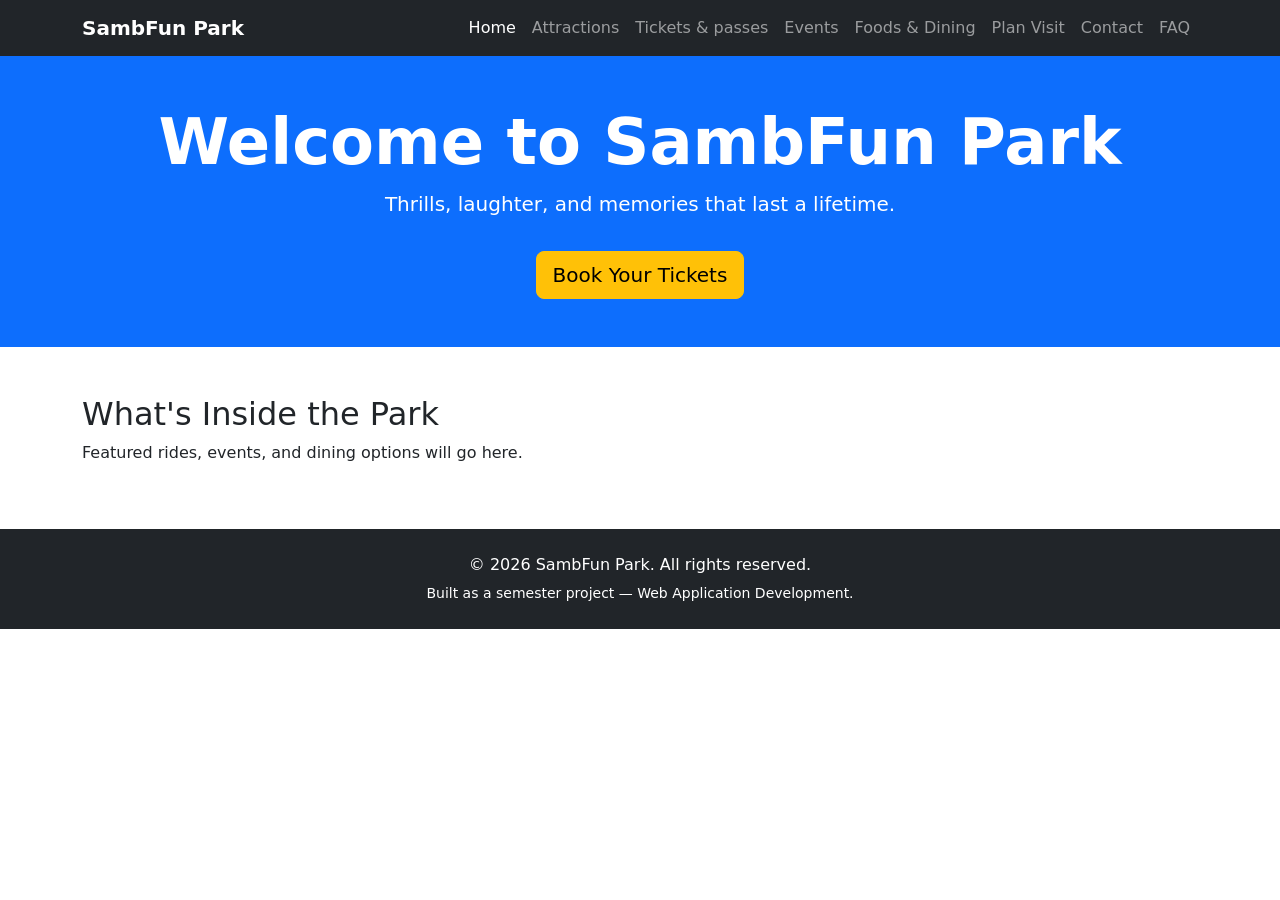
==== index.html @ 259f5260 "commit changes made on hoempage" ====
<!DOCTYPE html>
<html lang="en">
<head>
  <meta charset="UTF-8">
  <meta name="viewport" content="width=device-width, initial-scale=1.0">
  <title>SambFun Park</title>

  <!-- Bootstrap 5 CSS -->
  <link href="https://cdn.jsdelivr.net/npm/bootstrap@5.3.3/dist/css/bootstrap.min.css" rel="stylesheet">

  <!-- Custom CSS -->
  <link rel="stylesheet" href="css/styles.css">
</head>
<body>

  <!-- Navigation (respensive bar)-->
  <nav class="navbar navbar-expand-lg navbar-dark bg-dark sticky-top">
    <div class="container">
      <a class="navbar-brand fw-bold" href="index.html">SambFun Park</a>
      <button class="navbar-toggler" type="button" data-bs-toggle="collapse" data-bs-target="#mainNav">
        <span class="navbar-toggler-icon"></span>
      </button>
      <div class="collapse navbar-collapse" id="mainNav">
        <ul class="navbar-nav ms-auto">
          <li class="nav-item"><a class="nav-link active" href="index.html">Home</a></li>
          <li class="nav-item"><a class="nav-link" href="attractions.html">Attractions</a></li>
          <li class="nav-item"><a class="nav-link" href="tickets.html">Tickets & passes</a></li>
          <li class="nav-item"><a class="nav-link" href="events.html">Events</a></li>
          <li class="nav-item"><a class="nav-link" href="foods.html">Foods & Dining</a></li>
          <li class="nav-item"><a class="nav-link" href="visit.html">Plan Visit</a></li>
          <li class="nav-item"><a class="nav-link" href="contactForm.html">Contact</a></li>
          <li class="nav-item"><a class="nav-link" href="faq.html">FAQ</a></li>
        </ul>
      </div>
    </div>
  </nav>

  <!-- Hero Section (Bold bar with white text and aligned to the center) -->
  <header class="py-5 bg-primary text-white text-center">
    <div class="container">
      <h1 class="display-3 fw-bold">Welcome to SambFun Park</h1>
      <p class="lead">Thrills, laughter, and memories that last a lifetime.</p>
      <a href="tickets.html" class="btn btn-warning btn-lg mt-3">Book Your Tickets</a>
    </div>
  </header>

  <!-- Main content placeholder -->
  <main class="container py-5">
    <h2>What's Inside the Park</h2>
    <p>Featured rides, events, and dining options will go here.</p>
  </main>

  <!-- Footer -->
  <footer class="bg-dark text-white text-center py-4 mt-auto">
    <div class="container">
      <p class="mb-1">© 2026 SambFun Park. All rights reserved.</p>
      <small>Built as a semester project — Web Application Development.</small>
    </div>
  </footer>

  <!-- Bootstrap JS Bundle -->
  <script src="https://cdn.jsdelivr.net/npm/bootstrap@5.3.3/dist/js/bootstrap.bundle.min.js"></script>
  <script src="js/script.js"></script>
</body>
</html>
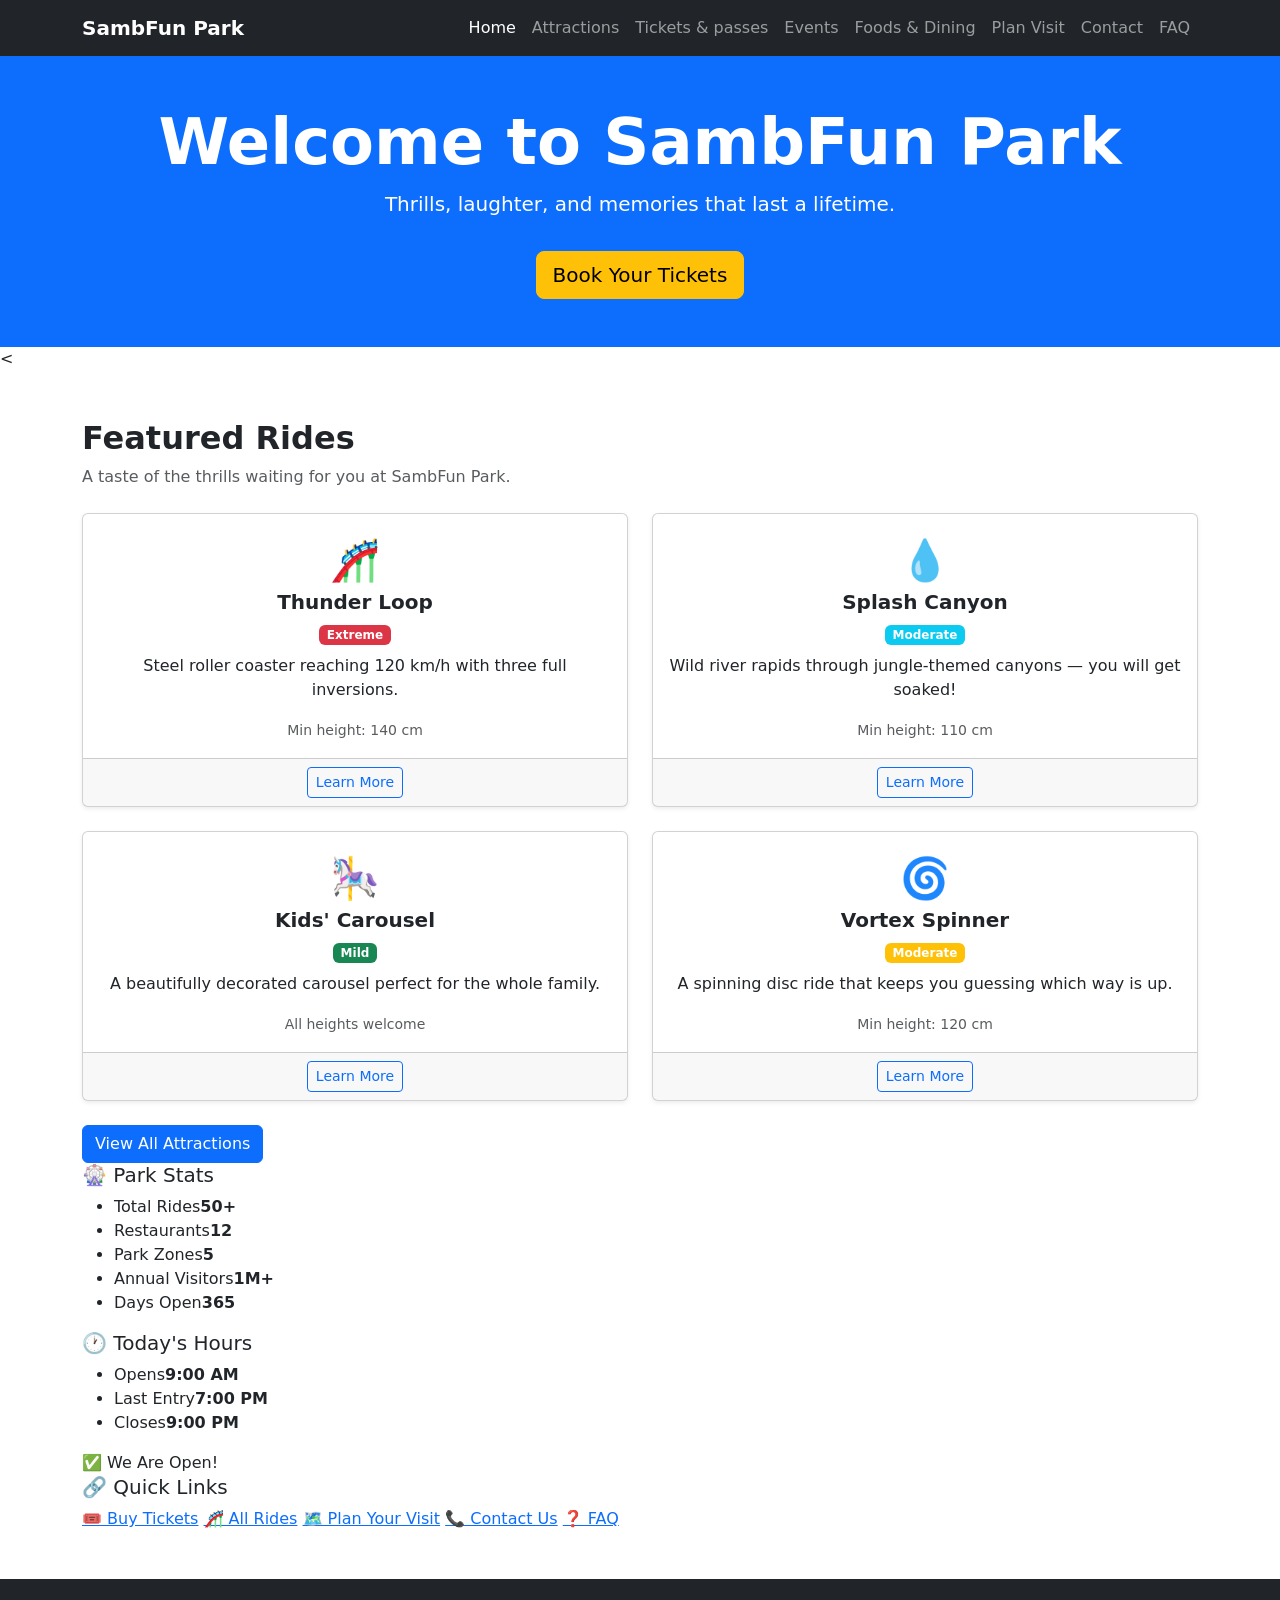
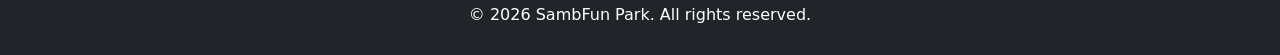
==== commit 6efa2106: "Add homepage main content with featured rides and sidebar layout" ====
--- a/index.html
+++ b/index.html
@@ -45,16 +45,128 @@
   </header>
 
   <!-- Main content placeholder -->
-  <main class="container py-5">
-    <h2>What's Inside the Park</h2>
-    <p>Featured rides, events, and dining options will go here.</p>
-  </main>
+  <<main class="site-main container py-5">
+  <div class="page-layout">
+
+    <!-- Main Content -->
+    <div class="main-content">
+      <h2 class="fw-bold mb-2">Featured Rides</h2>
+      <p class="text-muted mb-4">A taste of the thrills waiting for you at SambFun Park.</p>
+
+      <div class="row g-4">
+        <div class="col-md-6">
+          <div class="card h-100 shadow-sm">
+            <div class="card-body text-center">
+              <div class="fs-1">🎢</div>
+              <h5 class="card-title fw-bold">Thunder Loop</h5>
+              <span class="badge bg-danger">Extreme</span>
+              <p class="card-text mt-2">Steel roller coaster reaching 120 km/h with three full inversions.</p>
+              <small class="text-muted">Min height: 140 cm</small>
+            </div>
+            <div class="card-footer text-center">
+              <a href="attractions.html" class="btn btn-outline-primary btn-sm">Learn More</a>
+            </div>
+          </div>
+        </div>
+
+        <div class="col-md-6">
+          <div class="card h-100 shadow-sm">
+            <div class="card-body text-center">
+              <div class="fs-1">💧</div>
+              <h5 class="card-title fw-bold">Splash Canyon</h5>
+              <span class="badge bg-info">Moderate</span>
+              <p class="card-text mt-2">Wild river rapids through jungle-themed canyons — you will get soaked!</p>
+              <small class="text-muted">Min height: 110 cm</small>
+            </div>
+            <div class="card-footer text-center">
+              <a href="attractions.html" class="btn btn-outline-primary btn-sm">Learn More</a>
+            </div>
+          </div>
+        </div>
+
+        <div class="col-md-6">
+          <div class="card h-100 shadow-sm">
+            <div class="card-body text-center">
+              <div class="fs-1">🎠</div>
+              <h5 class="card-title fw-bold">Kids' Carousel</h5>
+              <span class="badge bg-success">Mild</span>
+              <p class="card-text mt-2">A beautifully decorated carousel perfect for the whole family.</p>
+              <small class="text-muted">All heights welcome</small>
+            </div>
+            <div class="card-footer text-center">
+              <a href="attractions.html" class="btn btn-outline-primary btn-sm">Learn More</a>
+            </div>
+          </div>
+        </div>
+
+        <div class="col-md-6">
+          <div class="card h-100 shadow-sm">
+            <div class="card-body text-center">
+              <div class="fs-1">🌀</div>
+              <h5 class="card-title fw-bold">Vortex Spinner</h5>
+              <span class="badge bg-warning">Moderate</span>
+              <p class="card-text mt-2">A spinning disc ride that keeps you guessing which way is up.</p>
+              <small class="text-muted">Min height: 120 cm</small>
+            </div>
+            <div class="card-footer text-center">
+              <a href="attractions.html" class="btn btn-outline-primary btn-sm">Learn More</a>
+            </div>
+          </div>
+        </div>
+      </div>
+
+      <div class="mt-4">
+        <a href="attractions.html" class="btn btn-primary">View All Attractions</a>
+      </div>
+    </div>
+
+    <!-- Sidebar -->
+    <aside class="sidebar">
+
+      <!-- Park Stats -->
+      <div class="sidebar-card">
+        <h5 class="sidebar-heading">🎡 Park Stats</h5>
+        <ul class="stat-list">
+          <li><span>Total Rides</span><strong>50+</strong></li>
+          <li><span>Restaurants</span><strong>12</strong></li>
+          <li><span>Park Zones</span><strong>5</strong></li>
+          <li><span>Annual Visitors</span><strong>1M+</strong></li>
+          <li><span>Days Open</span><strong>365</strong></li>
+        </ul>
+      </div>
+
+      <!-- Today's Hours -->
+      <div class="sidebar-card">
+        <h5 class="sidebar-heading">🕐 Today's Hours</h5>
+        <ul class="stat-list">
+          <li><span>Opens</span><strong>9:00 AM</strong></li>
+          <li><span>Last Entry</span><strong>7:00 PM</strong></li>
+          <li><span>Closes</span><strong>9:00 PM</strong></li>
+        </ul>
+        <div class="open-badge">✅ We Are Open!</div>
+      </div>
+
+      <!-- Quick Links -->
+      <div class="sidebar-card">
+        <h5 class="sidebar-heading">🔗 Quick Links</h5>
+        <div class="quick-links">
+          <a href="tickets.html">🎟️ Buy Tickets</a>
+          <a href="attractions.html">🎢 All Rides</a>
+          <a href="visit.html">🗺️ Plan Your Visit</a>
+          <a href="contactForm.html">📞 Contact Us</a>
+          <a href="faq.html">❓ FAQ</a>
+        </div>
+      </div>
+
+    </aside>
+
+  </div>
+</main>
 
   <!-- Footer -->
   <footer class="bg-dark text-white text-center py-4 mt-auto">
     <div class="container">
-      <p class="mb-1">© 2026 SambFun Park. All rights reserved.</p>
-      <small>Built as a semester project — Web Application Development.</small>
+      <p class="mb-1">&copy; 2026 SambFun Park. All rights reserved.</p>
     </div>
   </footer>
 
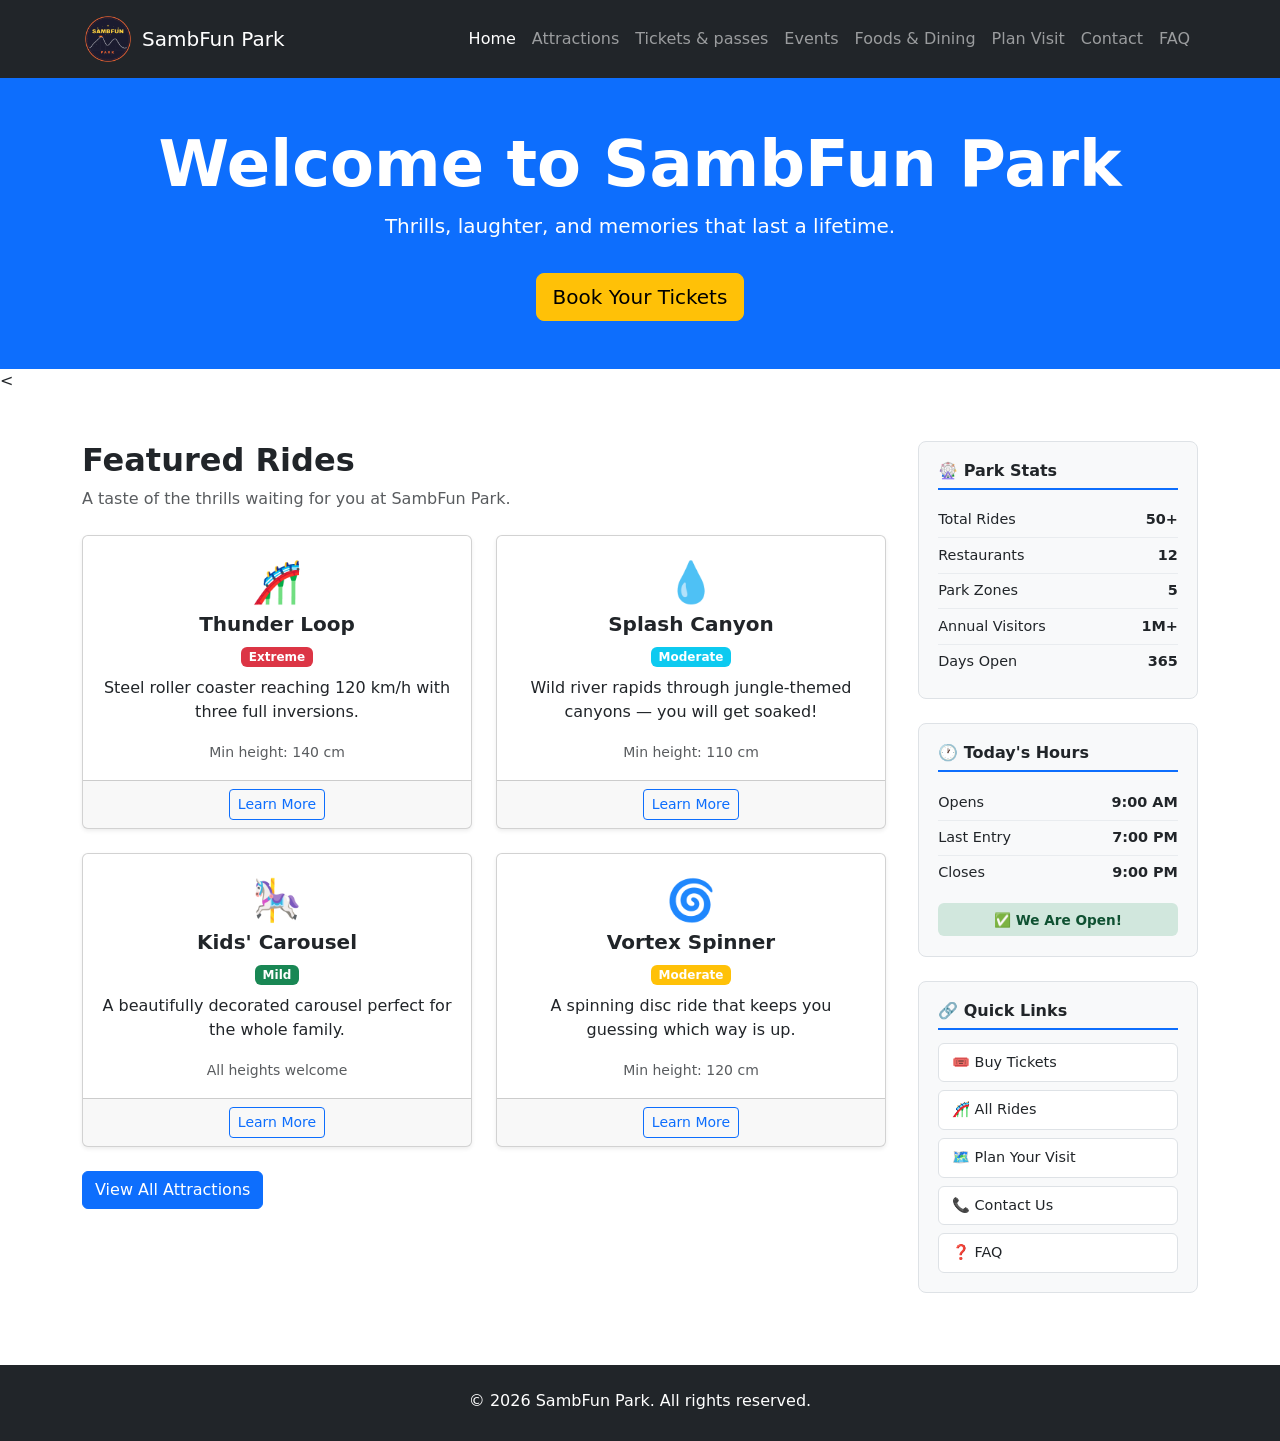
==== commit 15c0fb68: "Add the logo of the park to the most right side of the navbar of the homePage" ====
--- a/index.html
+++ b/index.html
@@ -16,7 +16,10 @@
   <!-- Navigation (respensive bar)-->
   <nav class="navbar navbar-expand-lg navbar-dark bg-dark sticky-top">
     <div class="container">
-      <a class="navbar-brand fw-bold" href="index.html">SambFun Park</a>
+      <a class="navbar-brand d-flex align-items-center gap-2" href="index.html">
+  <img src="images/sambfun_park_logo.png" alt="" height="52">
+  SambFun Park
+</a>
       <button class="navbar-toggler" type="button" data-bs-toggle="collapse" data-bs-target="#mainNav">
         <span class="navbar-toggler-icon"></span>
       </button>
--- a/css/styles.css
+++ b/css/styles.css
@@ -0,0 +1,105 @@
+/* ============================================
+   SAMBFUN PARK — Custom Stylesheet
+   ============================================ */
+
+/* --- Page Layout: Main + Sidebar --- */
+.page-layout {
+  display: flex;
+  gap: 2rem;
+  align-items: flex-start;
+}
+
+.main-content {
+  flex: 1;
+  min-width: 0;
+}
+
+.sidebar {
+  width: 280px;
+  flex-shrink: 0;
+}
+
+/* --- Sidebar Cards --- */
+.sidebar-card {
+  background-color: #f8f9fa;
+  border: 1px solid #dee2e6;
+  border-radius: 8px;
+  padding: 1.2rem;
+  margin-bottom: 1.5rem;
+}
+
+.sidebar-heading {
+  font-size: 1rem;
+  font-weight: 700;
+  margin-bottom: 0.8rem;
+  padding-bottom: 0.5rem;
+  border-bottom: 2px solid #0d6efd;
+  color: #212529;
+}
+
+/* --- Stat List --- */
+.stat-list {
+  list-style: none;
+  padding: 0;
+  margin: 0;
+}
+
+.stat-list li {
+  display: flex;
+  justify-content: space-between;
+  padding: 0.4rem 0;
+  border-bottom: 1px solid #e9ecef;
+  font-size: 0.9rem;
+}
+
+.stat-list li:last-child {
+  border-bottom: none;
+}
+
+/* --- Open Badge --- */
+.open-badge {
+  margin-top: 0.8rem;
+  background-color: #d1e7dd;
+  color: #0f5132;
+  text-align: center;
+  padding: 0.4rem;
+  border-radius: 6px;
+  font-size: 0.85rem;
+  font-weight: 600;
+}
+
+/* --- Quick Links --- */
+.quick-links {
+  display: flex;
+  flex-direction: column;
+  gap: 0.5rem;
+}
+
+.quick-links a {
+  display: block;
+  padding: 0.5rem 0.8rem;
+  background-color: #fff;
+  border: 1px solid #dee2e6;
+  border-radius: 6px;
+  text-decoration: none;
+  color: #212529;
+  font-size: 0.9rem;
+  transition: background-color 0.2s, color 0.2s;
+}
+
+.quick-links a:hover {
+  background-color: #0d6efd;
+  color: #fff;
+  border-color: #0d6efd;
+}
+
+/* --- Responsive: stack sidebar below on mobile --- */
+@media (max-width: 768px) {
+  .page-layout {
+    flex-direction: column;
+  }
+
+  .sidebar {
+    width: 100%;
+  }
+}
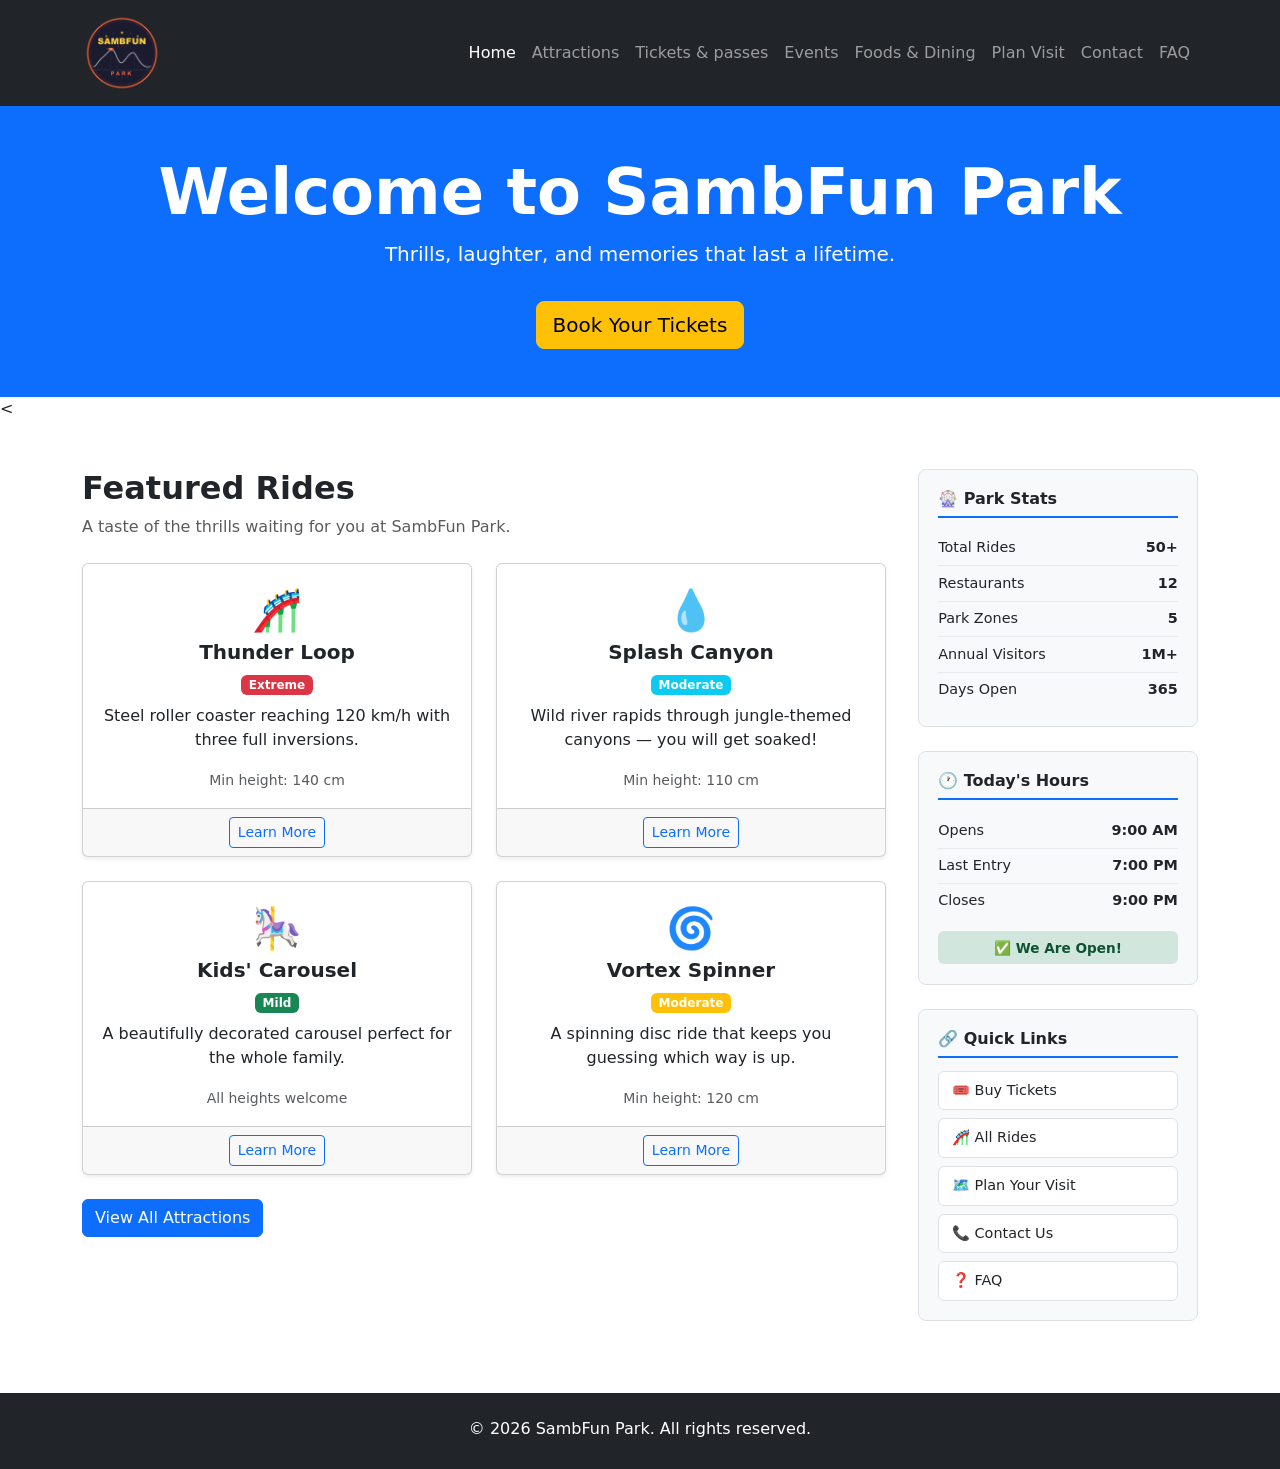
==== commit ebaa37e0: "Add content to the frequently asked questions page (most asked questions if answers is not found att" ====
--- a/index.html
+++ b/index.html
@@ -17,8 +17,7 @@
   <nav class="navbar navbar-expand-lg navbar-dark bg-dark sticky-top">
     <div class="container">
       <a class="navbar-brand d-flex align-items-center gap-2" href="index.html">
-  <img src="images/sambfun_park_logo.png" alt="" height="52">
-  SambFun Park
+  <img src="images/sambfun_park_logo.png" alt="" height="80">
 </a>
       <button class="navbar-toggler" type="button" data-bs-toggle="collapse" data-bs-target="#mainNav">
         <span class="navbar-toggler-icon"></span>
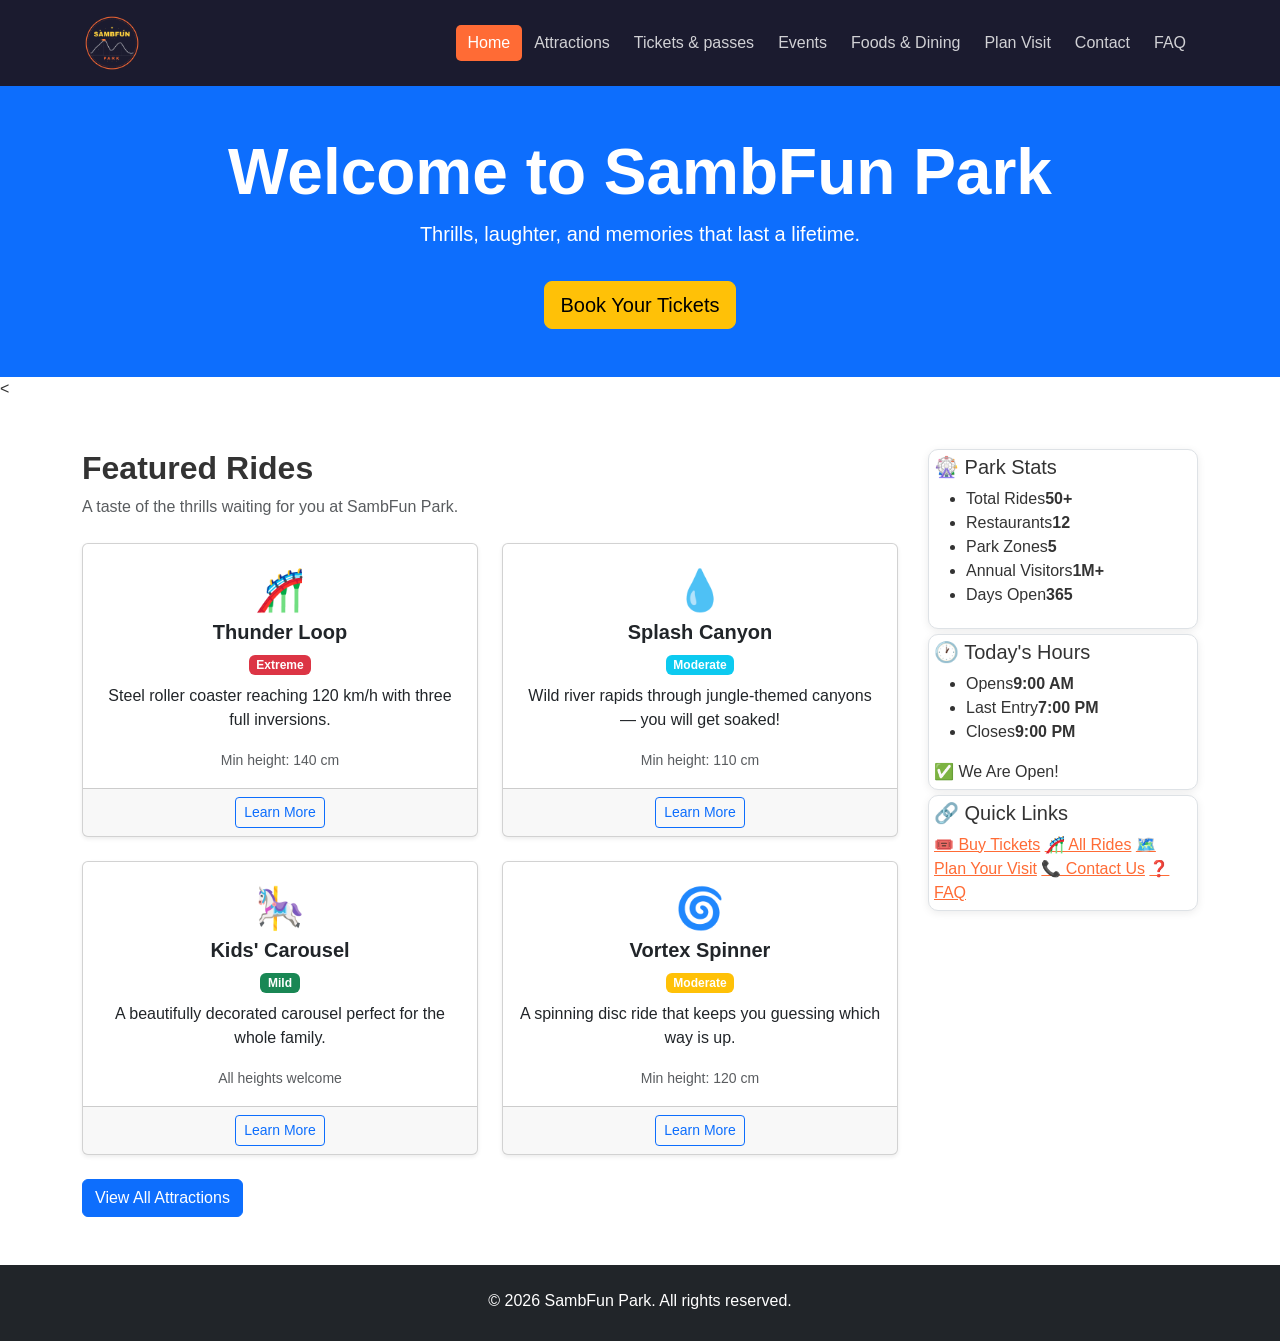
==== commit ddb780ba: "Modify he sidebar cards to prevent them from overflowing to the footer in the contact form" ====
--- a/index.html
+++ b/index.html
@@ -17,7 +17,7 @@
   <nav class="navbar navbar-expand-lg navbar-dark bg-dark sticky-top">
     <div class="container">
       <a class="navbar-brand d-flex align-items-center gap-2" href="index.html">
-  <img src="images/sambfun_park_logo.png" alt="" height="80">
+  <img src="images/sambfun_park_logo.png" alt="" height="20">
 </a>
       <button class="navbar-toggler" type="button" data-bs-toggle="collapse" data-bs-target="#mainNav">
         <span class="navbar-toggler-icon"></span>
--- a/css/styles.css
+++ b/css/styles.css
@@ -1,105 +1,459 @@
-/* ============================================
-   SAMBFUN PARK — Custom Stylesheet
-   ============================================ */
-
-/* --- Page Layout: Main + Sidebar --- */
+/*
+  SAMBFUN PARK - styles.css
+  This single CSS file styles ALL pages consistently.
+  -------------------------------------------------------
+  HOW CSS WORKS HERE:
+  - We define colour variables at the top (easy to change)
+  - Each section below targets specific parts of the page
+  - Bootstrap handles the grid and layout; we just customise colours
+*/
+
+/* ============================================
+   COLOUR VARIABLES
+   Change these values to retheme the whole site
+   ============================================ */
+:root {
+  --orange: #FF6B35;   /* Main brand colour - used for buttons, active links */
+  --dark:   #1B1B2F;   /* Dark navy - used for navbar and footer */
+  --yellow: #FFD23F;   /* Accent yellow - used for brand text in navbar */
+  --light:  #FFF8F0;   /* Warm white - used for alternating section backgrounds */
+  --gray:   #6c757d;   /* Muted gray - used for small descriptive text */
+}
+
+/* ============================================
+   BASE STYLES
+   Applied to the whole page
+   ============================================ */
+body {
+  font-family: Arial, sans-serif; /* Simple readable font */
+  color: #333333;                 /* Dark gray text (softer than black) */
+  background-color: #ffffff;
+}
+
+/* Make images responsive (never overflow their container) */
+img {
+  max-width: 100%;
+  height: 60px;
+}
+
+/* Default link colour */
+a {
+  color: var(--orange);
+}
+
+/* ============================================
+   NAVBAR
+   Bootstrap provides the structure and collapse behaviour.
+   We only override the colours here.
+   ============================================ */
+.navbar {
+  background-color: var(--dark) !important; /* !important overrides Bootstrap default */
+}
+
+/* Park name on the left of the navbar */
+.navbar-brand {
+  color: var(--yellow) !important;
+  font-weight: bold;
+  font-size: 0.6rem;
+}
+
+/* Navigation links */
+.nav-link {
+  color: rgba(255, 255, 255, 0.8) !important;
+  border-radius: 5px;
+  padding: 6px 12px !important;
+  transition: background-color 0.3s; /* Smooth colour change on hover */
+}
+
+/* Highlight the active page link and hover state */
+.nav-link:hover,
+.nav-link.active {
+  background-color: var(--orange);
+  color: #ffffff !important;
+}
+
+/* ============================================
+   HERO SECTIONS
+   Each page has a large colourful banner at the top.
+   .hero sets the shared styles; each page adds its own colour class.
+   ============================================ */
+.hero {
+  padding: 80px 0;
+  text-align: center;
+  color: #ffffff;
+}
+
+.hero h1 {
+  font-size: 2.8rem;
+  font-weight: 800;
+  margin-bottom: 15px;
+}
+
+.hero p.lead {
+  font-size: 1.1rem;
+  opacity: 0.9;
+  max-width: 600px;
+  margin: 0 auto 20px;
+}
+
+/* One unique background colour for each page */
+.hero-home    { background-color: #FF6B35; }
+.hero-about   { background-color: #1B1B2F; }
+.hero-attract { background-color: #7C3AED; }
+.hero-tickets { background-color: #059669; }
+.hero-events  { background-color: #DC2626; }
+.hero-dining  { background-color: #D97706; }
+.hero-visit   { background-color: #0D9488; }
+.hero-contact { background-color: #374151; }
+.hero-faq     { background-color: #1D4ED8; }
+.hero-news    { background-color: #4338CA; }
+
+/* ============================================
+   SECTION SPACING
+   .section         = white background
+   .section-light   = warm off-white background (alternating sections)
+   ============================================ */
+.section {
+  padding: 60px 0;
+}
+
+.section-light {
+  padding: 60px 0;
+  background-color: var(--light);
+}
+
+/* Section heading and sub-text used on every page */
+.section-title {
+  font-size: 1.9rem;
+  font-weight: 800;
+  color: var(--dark);
+  margin-bottom: 8px;
+}
+
+.section-sub {
+  color: var(--gray);
+  margin-bottom: 30px;
+  font-size: 1rem;
+}
+
+/* ============================================
+   CARDS
+   Used for rides, food, news, team members, etc.
+   Bootstrap's .card class gives the white box;
+   .park-card adds our shadow and hover effect.
+   ============================================ */
+.park-card {
+  border: none;
+  border-radius: 12px;
+  box-shadow: 0 4px 15px rgba(0, 0, 0, 0.1);
+  transition: transform 0.3s; /* Smooth animation on hover */
+  height: 100%;               /* Makes cards in the same row equal height */
+}
+
+.park-card:hover {
+  transform: translateY(-5px); /* Card rises slightly when hovered */
+}
+
+/* ============================================
+   BUTTONS
+   .btn-orange = our custom filled button
+   ============================================ */
+.btn-orange {
+  background-color: var(--orange);
+  color: #ffffff;
+  border: none;
+  border-radius: 25px;      /* Pill shape */
+  padding: 10px 28px;
+  font-weight: bold;
+  display: inline-block;
+  text-decoration: none;    /* Remove underline when used as a link */
+  transition: background-color 0.3s;
+  cursor: pointer;
+}
+
+.btn-orange:hover {
+  background-color: #e55a24; /* Slightly darker on hover */
+  color: #ffffff;
+}
+
+/* ============================================
+   THRILL LEVEL BADGES
+   Small coloured labels on ride cards.
+   Used on attractions.html.
+   ============================================ */
+.badge-mild {
+  background-color: #10B981; /* Green = mild/safe */
+  color: white;
+  padding: 3px 10px;
+  border-radius: 20px;
+  font-size: 0.75rem;
+  font-weight: bold;
+}
+
+.badge-moderate {
+  background-color: #F59E0B; /* Orange = some thrill */
+  color: white;
+  padding: 3px 10px;
+  border-radius: 20px;
+  font-size: 0.75rem;
+  font-weight: bold;
+}
+
+.badge-extreme {
+  background-color: #EF4444; /* Red = intense */
+  color: white;
+  padding: 3px 10px;
+  border-radius: 20px;
+  font-size: 0.75rem;
+  font-weight: bold;
+}
+
+/* ============================================
+   RIDE FILTER BUTTONS
+   Used on attractions.html to filter rides.
+   JS adds/removes the .active class when clicked.
+   ============================================ */
+.filter-btn {
+  border: 2px solid #dee2e6;
+  background-color: white;
+  border-radius: 20px;
+  padding: 5px 16px;
+  font-size: 0.85rem;
+  font-weight: bold;
+  cursor: pointer;
+  margin: 3px;
+  transition: all 0.3s;
+}
+
+.filter-btn.active,
+.filter-btn:hover {
+  background-color: var(--orange);
+  color: white;
+  border-color: var(--orange);
+}
+
+/* JS adds this class to hide ride cards that don't match the filter */
+.ride-card.hidden {
+  display: none;
+}
+
+/* Message shown when no rides match the selected filters */
+#no-results {
+  display: none; /* Hidden by default; JS shows it when needed */
+  text-align: center;
+  padding: 40px;
+  color: var(--gray);
+  font-size: 1.1rem;
+}
+
+/* ============================================
+   TICKET CALCULATOR
+   Used on tickets.html.
+   Shows a live price total as the user fills in numbers.
+   ============================================ */
+.calc-box {
+  background: white;
+  border-radius: 12px;
+  padding: 30px;
+  box-shadow: 0 4px 15px rgba(0, 0, 0, 0.1);
+  border-top: 4px solid var(--orange); /* Orange accent line at top */
+}
+
+.total-box {
+  background-color: var(--dark);
+  color: white;
+  border-radius: 12px;
+  padding: 25px;
+  text-align: center;
+  margin-top: 20px;
+}
+
+.total-amount {
+  font-size: 2.5rem;
+  font-weight: 800;
+  color: var(--yellow); /* Yellow makes the price stand out */
+}
+
+/* ============================================
+   CONTACT FORM
+   Used on contactForm.html.
+   Bootstrap's .is-invalid adds a red border when JS marks a field wrong.
+   ============================================ */
+.form-box {
+  background: white;
+  border-radius: 12px;
+  padding: 30px;
+  box-shadow: 0 4px 15px rgba(0, 0, 0, 0.1);
+}
+
+/* Red border - Bootstrap applies this when we add .is-invalid via JS */
+.form-control.is-invalid,
+.form-select.is-invalid {
+  border-color: #dc3545;
+}
+
+/* Red helper text below invalid fields */
+.invalid-feedback {
+  font-size: 0.8rem;
+  color: #dc3545;
+  font-weight: 500;
+}
+
+/* Success message - hidden until form is submitted correctly */
+#successMsg {
+  display: none; /* JS changes this to 'block' on success */
+  background: #d1fae5;
+  border: 2px solid #10b981;
+  border-radius: 12px;
+  padding: 30px;
+  text-align: center;
+}
+
+/* ============================================
+   HOMEPAGE SIDEBAR LAYOUT
+   Two-column layout: main content left, sidebar right.
+   Uses CSS Flexbox.
+   ============================================ */
 .page-layout {
+  display: flex;      /* Put children side by side */
+  gap: 30px;          /* Space between the two columns */
+  align-items: flex-start; /* Align both columns at the top */
+}
+
+.main-content {
+  flex: 1; /* Takes up all remaining space */
+}
+
+.sidebar {
+  width: 270px;    /* Fixed width sidebar */
+  flex-shrink: 0;  /* Prevents sidebar from shrinking */
+  height: auto;
+  align-self: flex-start;
+}
+
+/* Individual sidebar boxes */
+.sidebar-card {
+  background: white;
+  border: 1px solid #dee2e6;
+  border-radius: 10px;
+  padding: 5px;
+  margin-bottom: 5px;
+  box-shadow: 0 2px 8px rgba(0, 0, 0, 0.08);
+}
+
+.sidebar-title {
+  font-weight: bold;
+  font-size: 0.9rem;
+  border-bottom: 2px solid var(--orange);
+  padding-bottom: 8px;
+  margin-bottom: 12px;
+  color: var(--dark);
+}
+
+/* Each row inside the stat list */
+.stat-row {
   display: flex;
-  gap: 2rem;
-  align-items: flex-start;
-}
-
-.main-content {
-  flex: 1;
-  min-width: 0;
-}
-
-.sidebar {
-  width: 280px;
-  flex-shrink: 0;
-}
-
-/* --- Sidebar Cards --- */
-.sidebar-card {
-  background-color: #f8f9fa;
-  border: 1px solid #dee2e6;
-  border-radius: 8px;
-  padding: 1.2rem;
-  margin-bottom: 1.5rem;
-}
-
-.sidebar-heading {
-  font-size: 1rem;
-  font-weight: 700;
-  margin-bottom: 0.8rem;
-  padding-bottom: 0.5rem;
-  border-bottom: 2px solid #0d6efd;
-  color: #212529;
-}
-
-/* --- Stat List --- */
-.stat-list {
-  list-style: none;
-  padding: 0;
-  margin: 0;
-}
-
-.stat-list li {
-  display: flex;
-  justify-content: space-between;
-  padding: 0.4rem 0;
-  border-bottom: 1px solid #e9ecef;
+  justify-content: space-between; /* Label left, value right */
+  padding: 6px 0;
+  border-bottom: 1px solid #f0f0f0;
   font-size: 0.9rem;
 }
 
-.stat-list li:last-child {
+.stat-row:last-child {
   border-bottom: none;
 }
 
-/* --- Open Badge --- */
-.open-badge {
-  margin-top: 0.8rem;
-  background-color: #d1e7dd;
-  color: #0f5132;
-  text-align: center;
-  padding: 0.4rem;
-  border-radius: 6px;
-  font-size: 0.85rem;
-  font-weight: 600;
-}
-
-/* --- Quick Links --- */
-.quick-links {
-  display: flex;
-  flex-direction: column;
-  gap: 0.5rem;
-}
-
-.quick-links a {
+/* Sidebar quick navigation links */
+.quick-link {
   display: block;
-  padding: 0.5rem 0.8rem;
-  background-color: #fff;
+  padding: 8px 12px;
+  background: #f8f9fa;
   border: 1px solid #dee2e6;
   border-radius: 6px;
   text-decoration: none;
-  color: #212529;
+  color: #333;
   font-size: 0.9rem;
-  transition: background-color 0.2s, color 0.2s;
-}
-
-.quick-links a:hover {
-  background-color: #0d6efd;
-  color: #fff;
-  border-color: #0d6efd;
-}
-
-/* --- Responsive: stack sidebar below on mobile --- */
+  margin-bottom: 6px;
+  transition: all 0.3s;
+}
+
+.quick-link:hover {
+  background-color: var(--orange);
+  color: white;
+  border-color: var(--orange);
+}
+
+/* ============================================
+   FOOTER
+   Same footer appears on every page.
+   ============================================ */
+.site-footer {
+  background-color: var(--dark);
+  color: rgba(255, 255, 255, 0.8);
+  padding: 40px 0 20px;
+  margin-top: 0;
+  clear: both;
+  width: 100%;
+}
+
+.site-footer h5 {
+  color: var(--yellow);
+  font-weight: bold;
+  margin-bottom: 15px;
+}
+
+.site-footer a {
+  color: rgba(255, 255, 255, 0.6);
+  text-decoration: none;
+  display: block;
+  line-height: 2.2;
+  font-size: 0.9rem;
+  transition: color 0.3s;
+}
+
+.site-footer a:hover {
+  color: var(--orange);
+}
+
+.site-footer hr {
+  border-color: rgba(255, 255, 255, 0.1);
+  margin: 20px 0;
+}
+
+/* ============================================
+   RESPONSIVE DESIGN
+   Media queries change the layout for smaller screens.
+   Bootstrap handles most of this, but we handle the sidebar here.
+   ============================================ */
+
+/* Tablets and phones (screens smaller than 768px) */
 @media (max-width: 768px) {
+  /* Smaller hero text on mobile */
+  .hero h1 {
+    font-size: 1.8rem;
+  }
+
+  .hero {
+    padding: 50px 0;
+  }
+
+  /* Stack sidebar BELOW main content on small screens */
   .page-layout {
     flex-direction: column;
   }
 
   .sidebar {
-    width: 100%;
-  }
-}+    width: 100%; /* Full width on mobile */
+  }
+}
+
+/* Very small phones */
+@media (max-width: 480px) {
+  .hero h1 {
+    font-size: 1.5rem;
+  }
+
+  .section-title {
+    font-size: 1.5rem;
+  }
+}
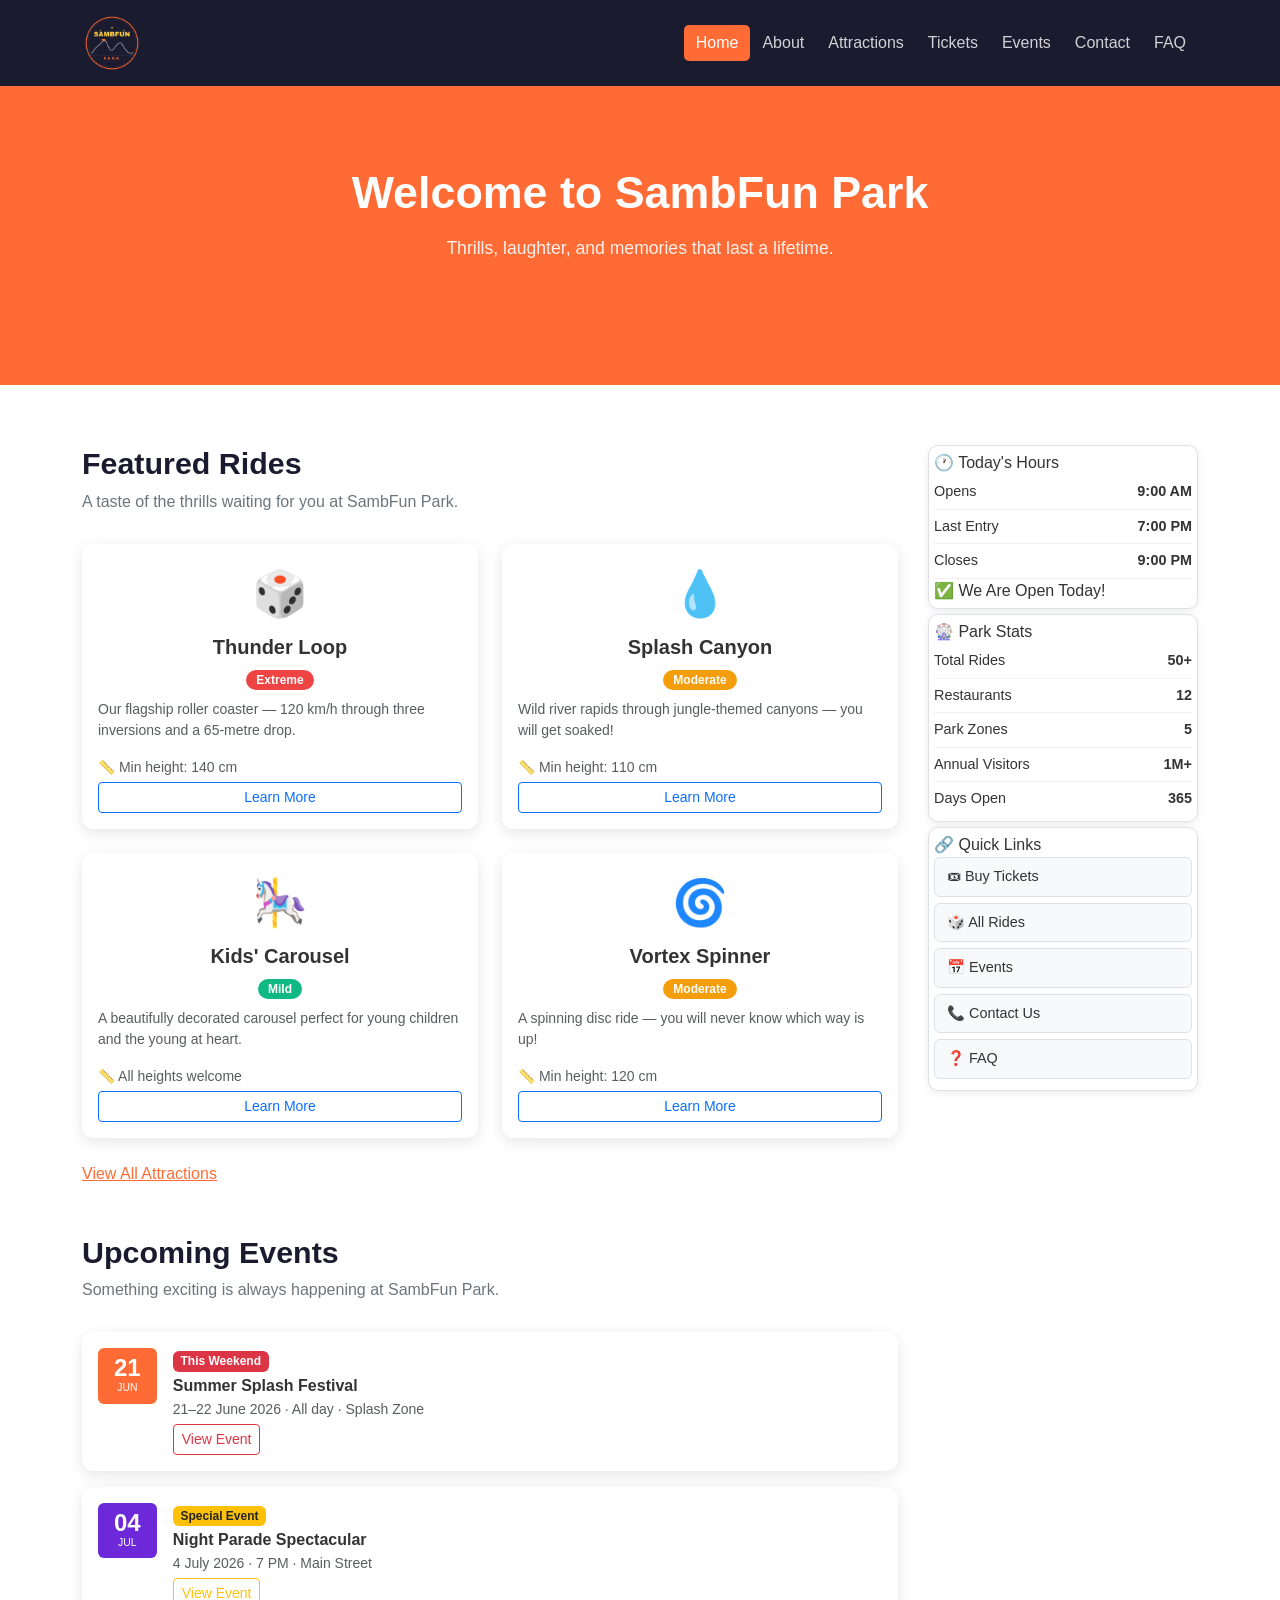
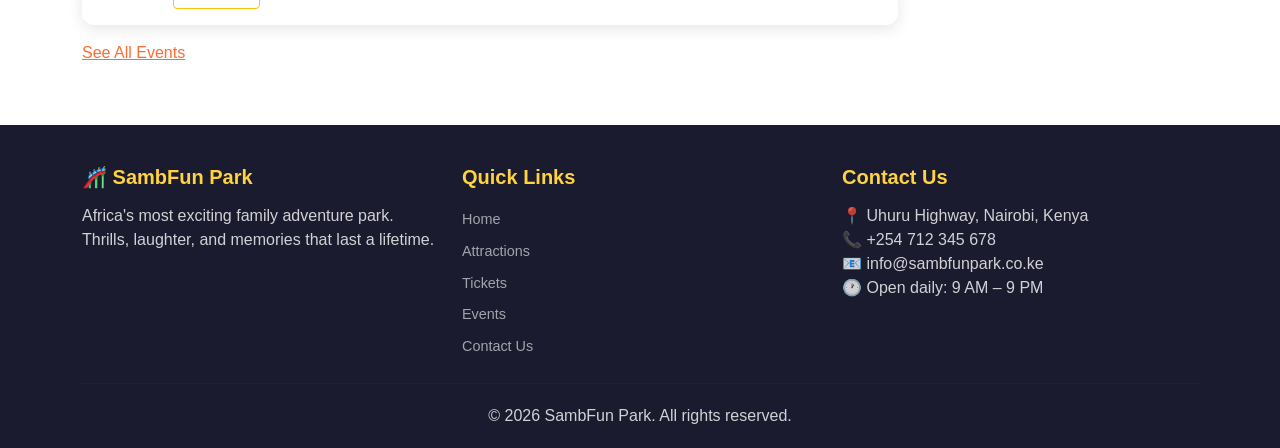
==== commit 7321459b: "Edit the index.html to have sidebar cards that contain quicklinks and other starts e.g open hrs" ====
--- a/index.html
+++ b/index.html
@@ -1,179 +1,240 @@
+
 <!DOCTYPE html>
 <html lang="en">
 <head>
   <meta charset="UTF-8">
   <meta name="viewport" content="width=device-width, initial-scale=1.0">
-  <title>SambFun Park</title>
-
-  <!-- Bootstrap 5 CSS -->
+  <title>SambFun Park — Home</title>
+  <!-- Bootstrap 5 CSS (loaded from CDN — no installation needed) -->
   <link href="https://cdn.jsdelivr.net/npm/bootstrap@5.3.3/dist/css/bootstrap.min.css" rel="stylesheet">
-
-  <!-- Custom CSS -->
+  <!-- Our custom CSS (loaded AFTER Bootstrap so it can override it) -->
   <link rel="stylesheet" href="css/styles.css">
 </head>
 <body>
 
-  <!-- Navigation (respensive bar)-->
-  <nav class="navbar navbar-expand-lg navbar-dark bg-dark sticky-top">
-    <div class="container">
-      <a class="navbar-brand d-flex align-items-center gap-2" href="index.html">
-  <img src="images/sambfun_park_logo.png" alt="" height="20">
-</a>
-      <button class="navbar-toggler" type="button" data-bs-toggle="collapse" data-bs-target="#mainNav">
+  <!--
+    NAVBAR
+    Bootstrap class explanations:
+    navbar-expand-lg  = collapses into hamburger on screens smaller than 992px
+    sticky-top        = stays fixed at top when user scrolls
+    data-bs-toggle    = Bootstrap JS reads this to handle the collapse
+    Copy this exact navbar block to every page — only change the "active" class
+  -->
+  <nav class="navbar navbar-expand-lg sticky-top">
+    <div class="container">
+      <a class="navbar-brand" href="index.html">
+        <img src="images/sambfun_park_logo.png" alt="" height="20">
+      </a>
+      <button class="navbar-toggler" type="button"
+              data-bs-toggle="collapse" data-bs-target="#navMenu"
+              aria-controls="navMenu" aria-expanded="false" aria-label="Toggle navigation">
         <span class="navbar-toggler-icon"></span>
       </button>
-      <div class="collapse navbar-collapse" id="mainNav">
+      <div class="collapse navbar-collapse" id="navMenu">
         <ul class="navbar-nav ms-auto">
-          <li class="nav-item"><a class="nav-link active" href="index.html">Home</a></li>
-          <li class="nav-item"><a class="nav-link" href="attractions.html">Attractions</a></li>
-          <li class="nav-item"><a class="nav-link" href="tickets.html">Tickets & passes</a></li>
-          <li class="nav-item"><a class="nav-link" href="events.html">Events</a></li>
-          <li class="nav-item"><a class="nav-link" href="foods.html">Foods & Dining</a></li>
-          <li class="nav-item"><a class="nav-link" href="visit.html">Plan Visit</a></li>
-          <li class="nav-item"><a class="nav-link" href="contactForm.html">Contact</a></li>
-          <li class="nav-item"><a class="nav-link" href="faq.html">FAQ</a></li>
+          <li class="nav-item"><a class="nav-link active"  href="index.html">Home</a></li>
+          <li class="nav-item"><a class="nav-link"         href="about.html">About</a></li>
+          <li class="nav-item"><a class="nav-link"         href="attractions.html">Attractions</a></li>
+          <li class="nav-item"><a class="nav-link"         href="tickets.html">Tickets</a></li>
+          <li class="nav-item"><a class="nav-link"         href="events.html">Events</a></li>
+          <li class="nav-item"><a class="nav-link"         href="contactForm.html">Contact</a></li>
+          <li class="nav-item"><a class="nav-link"         href="faq.html">FAQ</a></li>
         </ul>
       </div>
     </div>
   </nav>
 
-  <!-- Hero Section (Bold bar with white text and aligned to the center) -->
-  <header class="py-5 bg-primary text-white text-center">
-    <div class="container">
-      <h1 class="display-3 fw-bold">Welcome to SambFun Park</h1>
+  <!-- HERO — the big banner at the top of every page -->
+  <header class="hero hero-home">
+    <div class="container">
+      <h1>Welcome to SambFun Park</h1>
       <p class="lead">Thrills, laughter, and memories that last a lifetime.</p>
-      <a href="tickets.html" class="btn btn-warning btn-lg mt-3">Book Your Tickets</a>
+      <a href="tickets.html" class="btn-park">&#127903; Book Your Tickets</a>
     </div>
   </header>
 
-  <!-- Main content placeholder -->
-  <<main class="site-main container py-5">
-  <div class="page-layout">
-
-    <!-- Main Content -->
-    <div class="main-content">
-      <h2 class="fw-bold mb-2">Featured Rides</h2>
-      <p class="text-muted mb-4">A taste of the thrills waiting for you at SambFun Park.</p>
-
+  <!-- MAIN CONTENT — uses our custom two-column layout (.page-layout) -->
+  <main class="section">
+    <div class="container">
+      <div class="page-layout">
+
+        <!-- ===== LEFT: MAIN CONTENT ===== -->
+        <div class="main-content">
+
+          <h2 class="section-title">Featured Rides</h2>
+          <p class="section-sub">A taste of the thrills waiting for you at SambFun Park.</p>
+
+          <!--
+            Bootstrap Grid:
+            row     = starts a horizontal row of columns
+            g-4     = gap of 4 units between columns
+            col-md-6 = each card takes half the row on medium+ screens,
+                       full width on small screens (stacks automatically)
+          -->
+          <div class="row g-4">
+
+            <div class="col-md-6">
+              <div class="park-card p-3">
+                <div class="text-center" style="font-size:2.8rem;">&#127922;</div>
+                <h5 class="fw-bold text-center mt-2">Thunder Loop</h5>
+                <div class="text-center mb-2"><span class="badge-extreme">Extreme</span></div>
+                <p class="text-muted small">Our flagship roller coaster — 120 km/h through three inversions and a 65-metre drop.</p>
+                <p class="small text-muted mb-1">&#128207; Min height: 140 cm</p>
+                <a href="attractions.html" class="btn btn-outline-primary btn-sm w-100">Learn More</a>
+              </div>
+            </div>
+
+            <div class="col-md-6">
+              <div class="park-card p-3">
+                <div class="text-center" style="font-size:2.8rem;">&#128167;</div>
+                <h5 class="fw-bold text-center mt-2">Splash Canyon</h5>
+                <div class="text-center mb-2"><span class="badge-moderate">Moderate</span></div>
+                <p class="text-muted small">Wild river rapids through jungle-themed canyons — you will get soaked!</p>
+                <p class="small text-muted mb-1">&#128207; Min height: 110 cm</p>
+                <a href="attractions.html" class="btn btn-outline-primary btn-sm w-100">Learn More</a>
+              </div>
+            </div>
+
+            <div class="col-md-6">
+              <div class="park-card p-3">
+                <div class="text-center" style="font-size:2.8rem;">&#127904;</div>
+                <h5 class="fw-bold text-center mt-2">Kids' Carousel</h5>
+                <div class="text-center mb-2"><span class="badge-mild">Mild</span></div>
+                <p class="text-muted small">A beautifully decorated carousel perfect for young children and the young at heart.</p>
+                <p class="small text-muted mb-1">&#128207; All heights welcome</p>
+                <a href="attractions.html" class="btn btn-outline-primary btn-sm w-100">Learn More</a>
+              </div>
+            </div>
+
+            <div class="col-md-6">
+              <div class="park-card p-3">
+                <div class="text-center" style="font-size:2.8rem;">&#127744;</div>
+                <h5 class="fw-bold text-center mt-2">Vortex Spinner</h5>
+                <div class="text-center mb-2"><span class="badge-moderate">Moderate</span></div>
+                <p class="text-muted small">A spinning disc ride — you will never know which way is up!</p>
+                <p class="small text-muted mb-1">&#128207; Min height: 120 cm</p>
+                <a href="attractions.html" class="btn btn-outline-primary btn-sm w-100">Learn More</a>
+              </div>
+            </div>
+
+          </div><!-- end row -->
+
+          <div class="mt-4">
+            <a href="attractions.html" class="btn-park">View All Attractions</a>
+          </div>
+
+          <!-- Upcoming events teaser -->
+          <h2 class="section-title mt-5">Upcoming Events</h2>
+          <p class="section-sub">Something exciting is always happening at SambFun Park.</p>
+
+          <div class="park-card p-3 mb-3">
+            <div class="d-flex gap-3 align-items-start">
+              <div class="text-center rounded px-3 py-2 text-white flex-shrink-0"
+                   style="background:#FF6B35; min-width:58px;">
+                <div style="font-size:1.5rem; font-weight:800; line-height:1;">21</div>
+                <div style="font-size:0.65rem; text-transform:uppercase;">Jun</div>
+              </div>
+              <div>
+                <span class="badge bg-danger mb-1">This Weekend</span>
+                <h6 class="fw-bold mb-1">Summer Splash Festival</h6>
+                <p class="text-muted small mb-1">21&ndash;22 June 2026 &middot; All day &middot; Splash Zone</p>
+                <a href="events.html" class="btn btn-sm btn-outline-danger">View Event</a>
+              </div>
+            </div>
+          </div>
+
+          <div class="park-card p-3 mb-3">
+            <div class="d-flex gap-3 align-items-start">
+              <div class="text-center rounded px-3 py-2 text-white flex-shrink-0"
+                   style="background:#6D28D9; min-width:58px;">
+                <div style="font-size:1.5rem; font-weight:800; line-height:1;">04</div>
+                <div style="font-size:0.65rem; text-transform:uppercase;">Jul</div>
+              </div>
+              <div>
+                <span class="badge bg-warning text-dark mb-1">Special Event</span>
+                <h6 class="fw-bold mb-1">Night Parade Spectacular</h6>
+                <p class="text-muted small mb-1">4 July 2026 &middot; 7 PM &middot; Main Street</p>
+                <a href="events.html" class="btn btn-sm btn-outline-warning">View Event</a>
+              </div>
+            </div>
+          </div>
+
+          <a href="events.html" class="btn-park">See All Events</a>
+
+        </div><!-- end main-content -->
+
+
+        <!-- ===== RIGHT: SIDEBAR ===== -->
+        <aside class="sidebar">
+
+          <!-- Today's Hours -->
+          <div class="sidebar-card">
+            <div class="sidebar-heading">&#128336; Today's Hours</div>
+            <div class="stat-row"><span>Opens</span>     <strong>9:00 AM</strong></div>
+            <div class="stat-row"><span>Last Entry</span><strong>7:00 PM</strong></div>
+            <div class="stat-row"><span>Closes</span>    <strong>9:00 PM</strong></div>
+            <div class="open-badge">&#9989; We Are Open Today!</div>
+          </div>
+
+          <!-- Park Stats -->
+          <div class="sidebar-card">
+            <div class="sidebar-heading">&#127905; Park Stats</div>
+            <div class="stat-row"><span>Total Rides</span>     <strong>50+</strong></div>
+            <div class="stat-row"><span>Restaurants</span>     <strong>12</strong></div>
+            <div class="stat-row"><span>Park Zones</span>      <strong>5</strong></div>
+            <div class="stat-row"><span>Annual Visitors</span> <strong>1M+</strong></div>
+            <div class="stat-row"><span>Days Open</span>       <strong>365</strong></div>
+          </div>
+
+          <!-- Quick Links -->
+          <div class="sidebar-card">
+            <div class="sidebar-heading">&#128279; Quick Links</div>
+            <a href="tickets.html"     class="quick-link">&#127903; Buy Tickets</a>
+            <a href="attractions.html" class="quick-link">&#127922; All Rides</a>
+            <a href="events.html"      class="quick-link">&#128197; Events</a>
+            <a href="contactForm.html" class="quick-link">&#128222; Contact Us</a>
+            <a href="faq.html"         class="quick-link">&#10067; FAQ</a>
+          </div>
+
+        </aside><!-- end sidebar -->
+
+      </div><!-- end page-layout -->
+    </div>
+  </main>
+
+  <!-- FOOTER — copy this exact block to every page -->
+  <footer class="site-footer">
+    <div class="container">
       <div class="row g-4">
-        <div class="col-md-6">
-          <div class="card h-100 shadow-sm">
-            <div class="card-body text-center">
-              <div class="fs-1">🎢</div>
-              <h5 class="card-title fw-bold">Thunder Loop</h5>
-              <span class="badge bg-danger">Extreme</span>
-              <p class="card-text mt-2">Steel roller coaster reaching 120 km/h with three full inversions.</p>
-              <small class="text-muted">Min height: 140 cm</small>
-            </div>
-            <div class="card-footer text-center">
-              <a href="attractions.html" class="btn btn-outline-primary btn-sm">Learn More</a>
-            </div>
-          </div>
+        <div class="col-md-4">
+          <h5>&#127906; SambFun Park</h5>
+          <p>Africa's most exciting family adventure park. Thrills, laughter, and memories that last a lifetime.</p>
         </div>
-
-        <div class="col-md-6">
-          <div class="card h-100 shadow-sm">
-            <div class="card-body text-center">
-              <div class="fs-1">💧</div>
-              <h5 class="card-title fw-bold">Splash Canyon</h5>
-              <span class="badge bg-info">Moderate</span>
-              <p class="card-text mt-2">Wild river rapids through jungle-themed canyons — you will get soaked!</p>
-              <small class="text-muted">Min height: 110 cm</small>
-            </div>
-            <div class="card-footer text-center">
-              <a href="attractions.html" class="btn btn-outline-primary btn-sm">Learn More</a>
-            </div>
-          </div>
+        <div class="col-md-4">
+          <h5>Quick Links</h5>
+          <a href="index.html">Home</a>
+          <a href="attractions.html">Attractions</a>
+          <a href="tickets.html">Tickets</a>
+          <a href="events.html">Events</a>
+          <a href="contactForm.html">Contact Us</a>
         </div>
-
-        <div class="col-md-6">
-          <div class="card h-100 shadow-sm">
-            <div class="card-body text-center">
-              <div class="fs-1">🎠</div>
-              <h5 class="card-title fw-bold">Kids' Carousel</h5>
-              <span class="badge bg-success">Mild</span>
-              <p class="card-text mt-2">A beautifully decorated carousel perfect for the whole family.</p>
-              <small class="text-muted">All heights welcome</small>
-            </div>
-            <div class="card-footer text-center">
-              <a href="attractions.html" class="btn btn-outline-primary btn-sm">Learn More</a>
-            </div>
-          </div>
-        </div>
-
-        <div class="col-md-6">
-          <div class="card h-100 shadow-sm">
-            <div class="card-body text-center">
-              <div class="fs-1">🌀</div>
-              <h5 class="card-title fw-bold">Vortex Spinner</h5>
-              <span class="badge bg-warning">Moderate</span>
-              <p class="card-text mt-2">A spinning disc ride that keeps you guessing which way is up.</p>
-              <small class="text-muted">Min height: 120 cm</small>
-            </div>
-            <div class="card-footer text-center">
-              <a href="attractions.html" class="btn btn-outline-primary btn-sm">Learn More</a>
-            </div>
-          </div>
+        <div class="col-md-4">
+          <h5>Contact Us</h5>
+          <p>&#128205; Uhuru Highway, Nairobi, Kenya<br>
+             &#128222; +254 712 345 678<br>
+             &#128231; info@sambfunpark.co.ke<br>
+             &#128336; Open daily: 9 AM &ndash; 9 PM</p>
         </div>
       </div>
-
-      <div class="mt-4">
-        <a href="attractions.html" class="btn btn-primary">View All Attractions</a>
-      </div>
-    </div>
-
-    <!-- Sidebar -->
-    <aside class="sidebar">
-
-      <!-- Park Stats -->
-      <div class="sidebar-card">
-        <h5 class="sidebar-heading">🎡 Park Stats</h5>
-        <ul class="stat-list">
-          <li><span>Total Rides</span><strong>50+</strong></li>
-          <li><span>Restaurants</span><strong>12</strong></li>
-          <li><span>Park Zones</span><strong>5</strong></li>
-          <li><span>Annual Visitors</span><strong>1M+</strong></li>
-          <li><span>Days Open</span><strong>365</strong></li>
-        </ul>
-      </div>
-
-      <!-- Today's Hours -->
-      <div class="sidebar-card">
-        <h5 class="sidebar-heading">🕐 Today's Hours</h5>
-        <ul class="stat-list">
-          <li><span>Opens</span><strong>9:00 AM</strong></li>
-          <li><span>Last Entry</span><strong>7:00 PM</strong></li>
-          <li><span>Closes</span><strong>9:00 PM</strong></li>
-        </ul>
-        <div class="open-badge">✅ We Are Open!</div>
-      </div>
-
-      <!-- Quick Links -->
-      <div class="sidebar-card">
-        <h5 class="sidebar-heading">🔗 Quick Links</h5>
-        <div class="quick-links">
-          <a href="tickets.html">🎟️ Buy Tickets</a>
-          <a href="attractions.html">🎢 All Rides</a>
-          <a href="visit.html">🗺️ Plan Your Visit</a>
-          <a href="contactForm.html">📞 Contact Us</a>
-          <a href="faq.html">❓ FAQ</a>
-        </div>
-      </div>
-
-    </aside>
-
-  </div>
-</main>
-
-  <!-- Footer -->
-  <footer class="bg-dark text-white text-center py-4 mt-auto">
-    <div class="container">
-      <p class="mb-1">&copy; 2026 SambFun Park. All rights reserved.</p>
+      <hr>
+      <p class="text-center copyright mb-0">&copy; 2026 SambFun Park. All rights reserved.</p>
     </div>
   </footer>
 
-  <!-- Bootstrap JS Bundle -->
+  <!-- Bootstrap JS (must be at the bottom, after all HTML) -->
+  <!-- Enables: hamburger menu collapse, FAQ accordion, etc.  -->
   <script src="https://cdn.jsdelivr.net/npm/bootstrap@5.3.3/dist/js/bootstrap.bundle.min.js"></script>
+  <!-- Our custom JS (always loaded AFTER Bootstrap) -->
   <script src="js/script.js"></script>
 </body>
 </html>
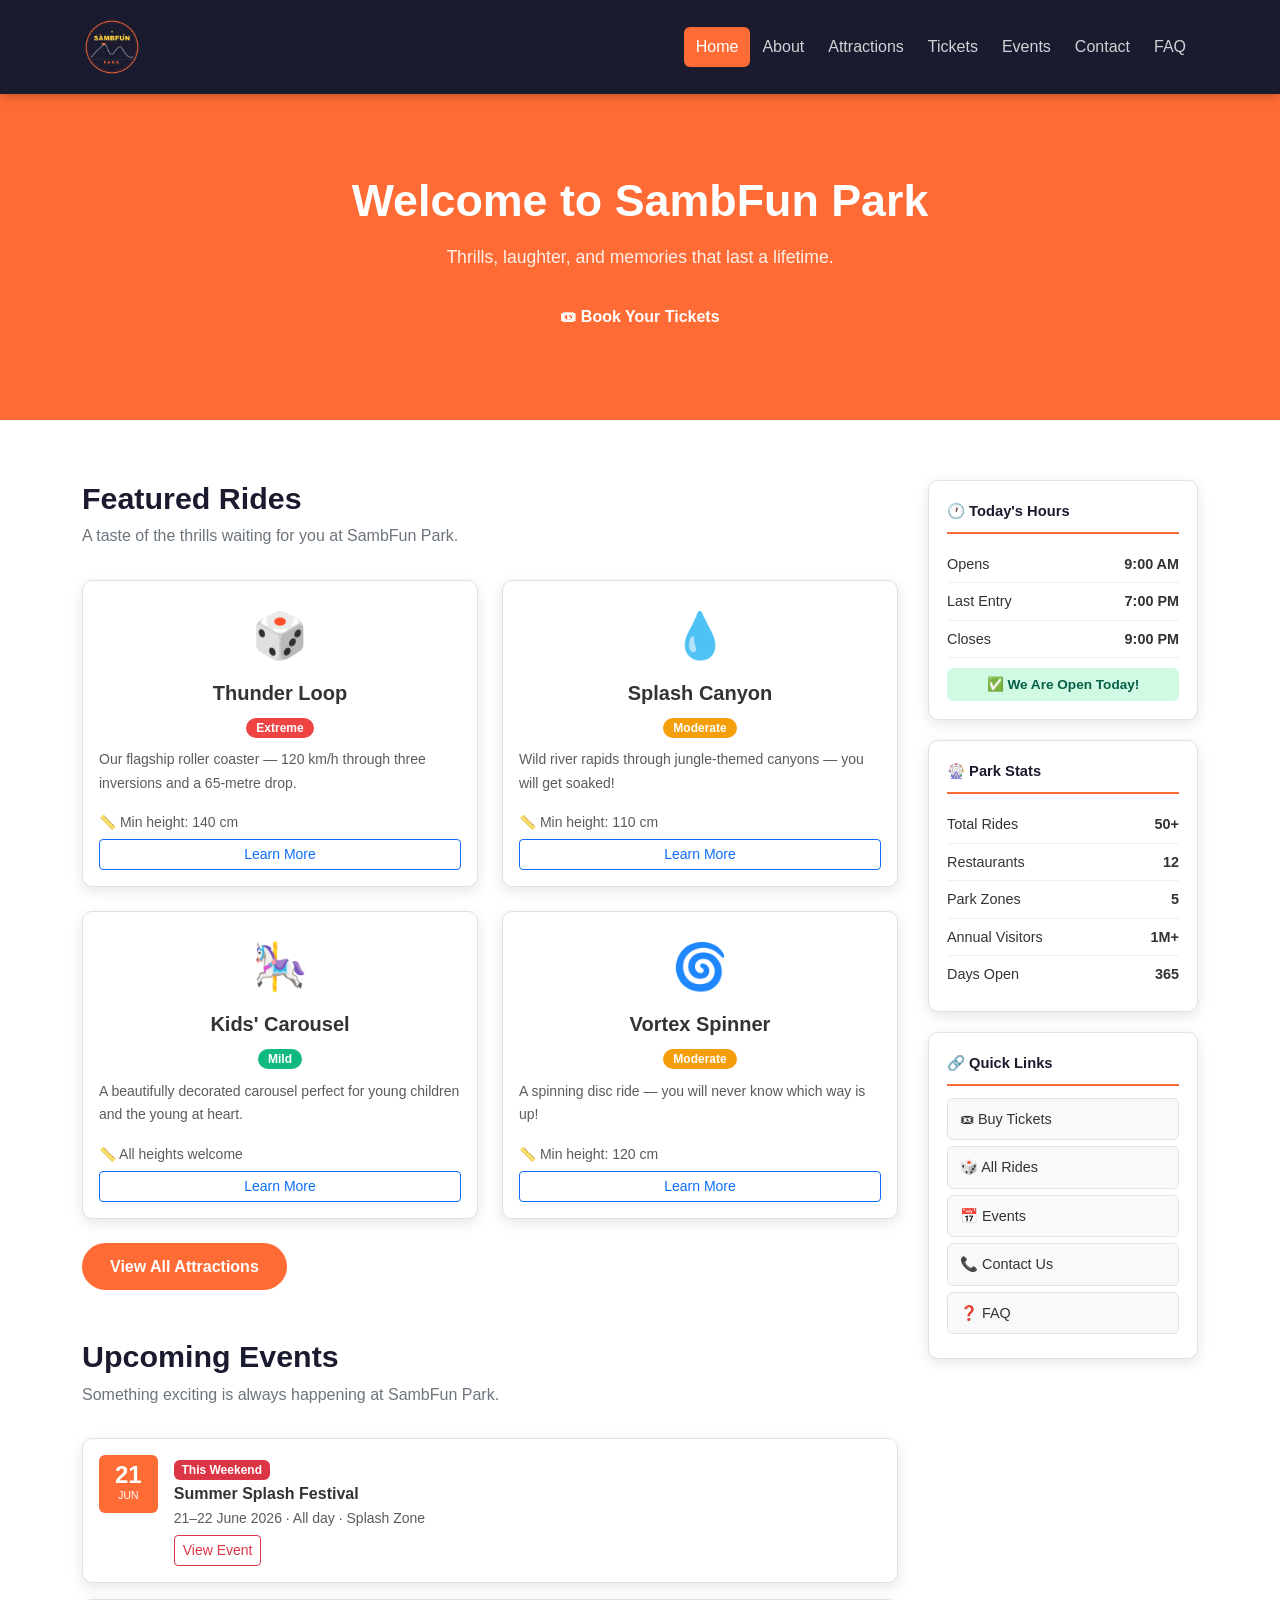
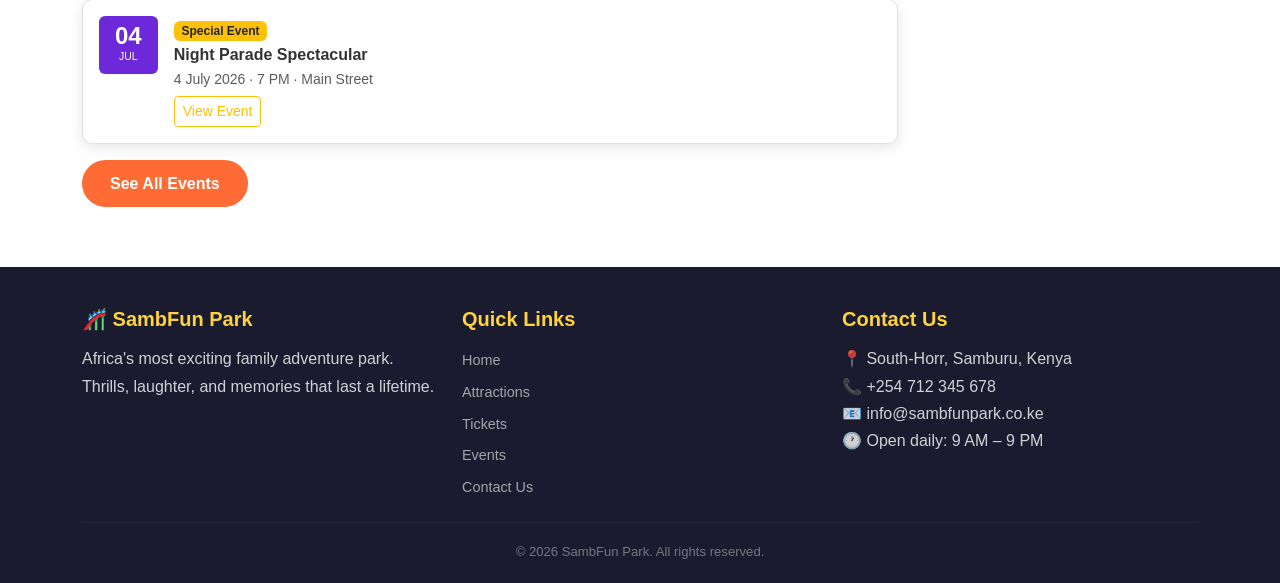
==== commit 7711ce66: "Update tickets to allow autocalculation of the ticket cost as per the age categories e.g adult, chil" ====
--- a/index.html
+++ b/index.html
@@ -220,7 +220,7 @@
         </div>
         <div class="col-md-4">
           <h5>Contact Us</h5>
-          <p>&#128205; Uhuru Highway, Nairobi, Kenya<br>
+          <p>&#128205; South-Horr, Samburu, Kenya<br>
              &#128222; +254 712 345 678<br>
              &#128231; info@sambfunpark.co.ke<br>
              &#128336; Open daily: 9 AM &ndash; 9 PM</p>
--- a/css/styles.css
+++ b/css/styles.css
@@ -1,82 +1,95 @@
-/*
-  SAMBFUN PARK - styles.css
-  This single CSS file styles ALL pages consistently.
-  -------------------------------------------------------
-  HOW CSS WORKS HERE:
-  - We define colour variables at the top (easy to change)
-  - Each section below targets specific parts of the page
-  - Bootstrap handles the grid and layout; we just customise colours
-*/
-
-/* ============================================
-   COLOUR VARIABLES
-   Change these values to retheme the whole site
-   ============================================ */
+/* ================================================================
+   SAMBFUN PARK — styles.css
+   One file styles every page.
+   Structure:
+     1. Colour variables (change these to retheme the whole site)
+     2. Base / body
+     3. Navbar
+     4. Hero banners (one colour per page)
+     5. Section helpers
+     6. Cards
+     7. Buttons
+     8. Sidebar (homepage only)
+     9. Ride filter (attractions.html)
+    10. Thrill-level badges
+    11. Ticket calculator (tickets.html)
+    12. Contact form & validation (contactForm.html)
+    13. FAQ accordion (faq.html)
+    14. Footer
+    15. Responsive overrides
+   ================================================================ */
+
+
+/* ── 1. COLOUR VARIABLES ──────────────────────────────────────
+   Change any hex value here and the whole site updates.       */
 :root {
-  --orange: #FF6B35;   /* Main brand colour - used for buttons, active links */
-  --dark:   #1B1B2F;   /* Dark navy - used for navbar and footer */
-  --yellow: #FFD23F;   /* Accent yellow - used for brand text in navbar */
-  --light:  #FFF8F0;   /* Warm white - used for alternating section backgrounds */
-  --gray:   #6c757d;   /* Muted gray - used for small descriptive text */
-}
-
-/* ============================================
-   BASE STYLES
-   Applied to the whole page
-   ============================================ */
+  --primary:   #FF6B35;   /* Orange  – main brand colour       */
+  --dark:      #1B1B2F;   /* Navy    – navbar & footer         */
+  --yellow:    #FFD23F;   /* Gold    – accents & highlights    */
+  --light-bg:  #FFF8F0;   /* Cream   – alternate sections      */
+  --text:      #333333;   /* Near-black body copy              */
+  --muted:     #6c757d;   /* Grey    – secondary text          */
+  --border:    #dee2e6;   /* Default border colour             */
+  --radius:    10px;      /* Standard border radius            */
+  --shadow:    0 4px 14px rgba(0,0,0,0.10);  /* Card shadow   */
+  --transition: all 0.3s ease;               /* Hover speed   */
+}
+
+
+/* ── 2. BASE / BODY ───────────────────────────────────────── */
 body {
-  font-family: Arial, sans-serif; /* Simple readable font */
-  color: #333333;                 /* Dark gray text (softer than black) */
+  font-family: Arial, sans-serif;
+  color: var(--text);
   background-color: #ffffff;
-}
-
-/* Make images responsive (never overflow their container) */
+  line-height: 1.7;
+}
+
 img {
   max-width: 100%;
   height: 60px;
 }
 
-/* Default link colour */
 a {
-  color: var(--orange);
-}
-
-/* ============================================
-   NAVBAR
-   Bootstrap provides the structure and collapse behaviour.
-   We only override the colours here.
-   ============================================ */
+  color: var(--primary);
+  transition: var(--transition);
+}
+
+
+/* ── 3. NAVBAR ────────────────────────────────────────────────
+   Bootstrap sets the structure; we only change colours here.  */
 .navbar {
-  background-color: var(--dark) !important; /* !important overrides Bootstrap default */
-}
-
-/* Park name on the left of the navbar */
-.navbar-brand {
+  background-color: var(--dark) !important;
+  padding: 0.75rem 0;
+  box-shadow: 0 2px 10px rgba(0,0,0,0.25);
+}
+
+/* Brand / logo text */
+.navbar .navbar-brand {
   color: var(--yellow) !important;
-  font-weight: bold;
-  font-size: 0.6rem;
+  font-weight: 700;
+  font-size: 1.25rem;
 }
 
 /* Navigation links */
-.nav-link {
-  color: rgba(255, 255, 255, 0.8) !important;
-  border-radius: 5px;
-  padding: 6px 12px !important;
-  transition: background-color 0.3s; /* Smooth colour change on hover */
-}
-
-/* Highlight the active page link and hover state */
-.nav-link:hover,
-.nav-link.active {
-  background-color: var(--orange);
+.navbar .nav-link {
+  color: rgba(255,255,255,0.80) !important;
+  border-radius: 6px;
+  padding: 0.4rem 0.75rem !important;
+  transition: var(--transition);
+}
+
+/* Highlight hovered or current-page link */
+.navbar .nav-link:hover,
+.navbar .nav-link.active {
+  background-color: var(--primary);
   color: #ffffff !important;
 }
 
-/* ============================================
-   HERO SECTIONS
-   Each page has a large colourful banner at the top.
-   .hero sets the shared styles; each page adds its own colour class.
-   ============================================ */
+
+/* ── 4. HERO BANNERS ─────────────────────────────────────────
+   Every page has a full-width banner at the top.
+   .hero sets the shared styles.
+   .hero-home, .hero-about … etc set the unique background.    */
 .hero {
   padding: 80px 0;
   text-align: center;
@@ -96,364 +109,412 @@
   margin: 0 auto 20px;
 }
 
-/* One unique background colour for each page */
-.hero-home    { background-color: #FF6B35; }
-.hero-about   { background-color: #1B1B2F; }
-.hero-attract { background-color: #7C3AED; }
-.hero-tickets { background-color: #059669; }
-.hero-events  { background-color: #DC2626; }
-.hero-dining  { background-color: #D97706; }
-.hero-visit   { background-color: #0D9488; }
-.hero-contact { background-color: #374151; }
-.hero-faq     { background-color: #1D4ED8; }
-.hero-news    { background-color: #4338CA; }
-
-/* ============================================
-   SECTION SPACING
-   .section         = white background
-   .section-light   = warm off-white background (alternating sections)
-   ============================================ */
+/* Per-page hero background colours */
+.hero-home      { background-color: #FF6B35; }   /* Orange  */
+.hero-about     { background-color: #1B1B2F; }   /* Navy    */
+.hero-attract   { background-color: #6D28D9; }   /* Purple  */
+.hero-tickets   { background-color: #047857; }   /* Green   */
+.hero-events    { background-color: #B91C1C; }   /* Red     */
+.hero-contact   { background-color: #374151; }   /* Slate   */
+.hero-faq       { background-color: #1D4ED8; }   /* Blue    */
+
+
+/* ── 5. SECTION HELPERS ──────────────────────────────────────*/
 .section {
   padding: 60px 0;
 }
 
-.section-light {
+/* Alternate sections get the warm cream background */
+.section-alt {
   padding: 60px 0;
-  background-color: var(--light);
-}
-
-/* Section heading and sub-text used on every page */
+  background-color: var(--light-bg);
+}
+
 .section-title {
   font-size: 1.9rem;
   font-weight: 800;
   color: var(--dark);
-  margin-bottom: 8px;
+  margin-bottom: 6px;
 }
 
 .section-sub {
-  color: var(--gray);
+  color: var(--muted);
   margin-bottom: 30px;
-  font-size: 1rem;
-}
-
-/* ============================================
-   CARDS
-   Used for rides, food, news, team members, etc.
-   Bootstrap's .card class gives the white box;
-   .park-card adds our shadow and hover effect.
-   ============================================ */
+}
+
+
+/* ── 6. CARDS ────────────────────────────────────────────────
+   Used on rides, events, food, team members, etc.
+   Bootstrap's .card gives the white box.
+   .park-card adds our shadow and hover lift.                  */
 .park-card {
+  border: 1px solid var(--border);
+  border-radius: var(--radius);
+  box-shadow: var(--shadow);
+  transition: var(--transition);
+  background-color: #fff;
+}
+
+/* Only apply equal-height when cards are inside a Bootstrap row */
+.row .park-card {
+  height: 100%;
+}
+
+.park-card:hover {
+  transform: translateY(-5px);    /* Card lifts when hovered  */
+  box-shadow: 0 10px 24px rgba(0,0,0,0.15);
+}
+
+
+/* ── 7. BUTTONS ──────────────────────────────────────────────*/
+/* Filled orange button */
+.btn-park {
+  background-color: var(--primary);
+  color: #ffffff;
   border: none;
-  border-radius: 12px;
-  box-shadow: 0 4px 15px rgba(0, 0, 0, 0.1);
-  transition: transform 0.3s; /* Smooth animation on hover */
-  height: 100%;               /* Makes cards in the same row equal height */
-}
-
-.park-card:hover {
-  transform: translateY(-5px); /* Card rises slightly when hovered */
-}
-
-/* ============================================
-   BUTTONS
-   .btn-orange = our custom filled button
-   ============================================ */
-.btn-orange {
-  background-color: var(--orange);
-  color: #ffffff;
-  border: none;
-  border-radius: 25px;      /* Pill shape */
+  border-radius: 25px;
   padding: 10px 28px;
-  font-weight: bold;
+  font-weight: 700;
   display: inline-block;
-  text-decoration: none;    /* Remove underline when used as a link */
-  transition: background-color 0.3s;
+  text-decoration: none;
+  transition: var(--transition);
   cursor: pointer;
 }
 
-.btn-orange:hover {
-  background-color: #e55a24; /* Slightly darker on hover */
-  color: #ffffff;
-}
-
-/* ============================================
-   THRILL LEVEL BADGES
-   Small coloured labels on ride cards.
-   Used on attractions.html.
-   ============================================ */
-.badge-mild {
-  background-color: #10B981; /* Green = mild/safe */
-  color: white;
-  padding: 3px 10px;
-  border-radius: 20px;
-  font-size: 0.75rem;
-  font-weight: bold;
-}
-
-.badge-moderate {
-  background-color: #F59E0B; /* Orange = some thrill */
-  color: white;
-  padding: 3px 10px;
-  border-radius: 20px;
-  font-size: 0.75rem;
-  font-weight: bold;
-}
-
-.badge-extreme {
-  background-color: #EF4444; /* Red = intense */
-  color: white;
-  padding: 3px 10px;
-  border-radius: 20px;
-  font-size: 0.75rem;
-  font-weight: bold;
-}
-
-/* ============================================
-   RIDE FILTER BUTTONS
-   Used on attractions.html to filter rides.
-   JS adds/removes the .active class when clicked.
-   ============================================ */
-.filter-btn {
-  border: 2px solid #dee2e6;
-  background-color: white;
-  border-radius: 20px;
-  padding: 5px 16px;
-  font-size: 0.85rem;
-  font-weight: bold;
-  cursor: pointer;
-  margin: 3px;
-  transition: all 0.3s;
-}
-
-.filter-btn.active,
-.filter-btn:hover {
-  background-color: var(--orange);
-  color: white;
-  border-color: var(--orange);
-}
-
-/* JS adds this class to hide ride cards that don't match the filter */
-.ride-card.hidden {
-  display: none;
-}
-
-/* Message shown when no rides match the selected filters */
-#no-results {
-  display: none; /* Hidden by default; JS shows it when needed */
-  text-align: center;
-  padding: 40px;
-  color: var(--gray);
-  font-size: 1.1rem;
-}
-
-/* ============================================
-   TICKET CALCULATOR
-   Used on tickets.html.
-   Shows a live price total as the user fills in numbers.
-   ============================================ */
-.calc-box {
-  background: white;
-  border-radius: 12px;
-  padding: 30px;
-  box-shadow: 0 4px 15px rgba(0, 0, 0, 0.1);
-  border-top: 4px solid var(--orange); /* Orange accent line at top */
-}
-
-.total-box {
-  background-color: var(--dark);
-  color: white;
-  border-radius: 12px;
-  padding: 25px;
-  text-align: center;
-  margin-top: 20px;
-}
-
-.total-amount {
-  font-size: 2.5rem;
-  font-weight: 800;
-  color: var(--yellow); /* Yellow makes the price stand out */
-}
-
-/* ============================================
-   CONTACT FORM
-   Used on contactForm.html.
-   Bootstrap's .is-invalid adds a red border when JS marks a field wrong.
-   ============================================ */
-.form-box {
-  background: white;
-  border-radius: 12px;
-  padding: 30px;
-  box-shadow: 0 4px 15px rgba(0, 0, 0, 0.1);
-}
-
-/* Red border - Bootstrap applies this when we add .is-invalid via JS */
-.form-control.is-invalid,
-.form-select.is-invalid {
-  border-color: #dc3545;
-}
-
-/* Red helper text below invalid fields */
-.invalid-feedback {
-  font-size: 0.8rem;
-  color: #dc3545;
-  font-weight: 500;
-}
-
-/* Success message - hidden until form is submitted correctly */
-#successMsg {
-  display: none; /* JS changes this to 'block' on success */
-  background: #d1fae5;
-  border: 2px solid #10b981;
-  border-radius: 12px;
-  padding: 30px;
-  text-align: center;
-}
-
-/* ============================================
-   HOMEPAGE SIDEBAR LAYOUT
-   Two-column layout: main content left, sidebar right.
-   Uses CSS Flexbox.
-   ============================================ */
+.btn-park:hover {
+  background-color: #e55a24;
+  color: #ffffff;
+  transform: translateY(-2px);
+}
+
+/* Outline orange button */
+.btn-park-outline {
+  border: 2px solid var(--primary);
+  color: var(--primary);
+  border-radius: 25px;
+  padding: 9px 26px;
+  font-weight: 700;
+  background: transparent;
+  display: inline-block;
+  text-decoration: none;
+  transition: var(--transition);
+}
+
+.btn-park-outline:hover {
+  background-color: var(--primary);
+  color: #ffffff;
+}
+
+
+/* ── 8. SIDEBAR (Homepage only) ──────────────────────────────
+   Flexbox two-column layout: main content left, sidebar right.
+   On mobile the sidebar stacks below (see responsive section). */
 .page-layout {
-  display: flex;      /* Put children side by side */
-  gap: 30px;          /* Space between the two columns */
-  align-items: flex-start; /* Align both columns at the top */
+  display: flex;
+  gap: 30px;
+  align-items: flex-start;
 }
 
 .main-content {
-  flex: 1; /* Takes up all remaining space */
+  flex: 1;       /* Takes up all remaining space */
+  min-width: 0;  /* Prevents overflow in flex children */
 }
 
 .sidebar {
-  width: 270px;    /* Fixed width sidebar */
-  flex-shrink: 0;  /* Prevents sidebar from shrinking */
-  height: auto;
-  align-self: flex-start;
+  width: 270px;
+  flex-shrink: 0;   /* Sidebar won't shrink when space is tight */
 }
 
 /* Individual sidebar boxes */
 .sidebar-card {
-  background: white;
-  border: 1px solid #dee2e6;
-  border-radius: 10px;
-  padding: 5px;
-  margin-bottom: 5px;
-  box-shadow: 0 2px 8px rgba(0, 0, 0, 0.08);
-}
-
-.sidebar-title {
-  font-weight: bold;
-  font-size: 0.9rem;
-  border-bottom: 2px solid var(--orange);
+  background: #ffffff;
+  border: 1px solid var(--border);
+  border-radius: var(--radius);
+  padding: 18px;
+  margin-bottom: 20px;
+  box-shadow: var(--shadow);
+}
+
+/* Sidebar card heading with orange underline */
+.sidebar-heading {
+  font-weight: 700;
+  font-size: 0.92rem;
+  border-bottom: 2px solid var(--primary);
   padding-bottom: 8px;
   margin-bottom: 12px;
   color: var(--dark);
 }
 
-/* Each row inside the stat list */
+/* Each row in the stats list */
 .stat-row {
   display: flex;
-  justify-content: space-between; /* Label left, value right */
+  justify-content: space-between;   /* Label left, value right */
   padding: 6px 0;
   border-bottom: 1px solid #f0f0f0;
   font-size: 0.9rem;
 }
-
 .stat-row:last-child {
   border-bottom: none;
 }
 
-/* Sidebar quick navigation links */
+/* Open/closed badge inside sidebar */
+.open-badge {
+  margin-top: 10px;
+  background-color: #d1fae5;
+  color: #065f46;
+  text-align: center;
+  padding: 5px;
+  border-radius: 6px;
+  font-size: 0.85rem;
+  font-weight: 700;
+}
+
+/* Quick link buttons in sidebar */
 .quick-link {
   display: block;
   padding: 8px 12px;
   background: #f8f9fa;
-  border: 1px solid #dee2e6;
+  border: 1px solid var(--border);
   border-radius: 6px;
   text-decoration: none;
-  color: #333;
+  color: var(--text);
   font-size: 0.9rem;
   margin-bottom: 6px;
-  transition: all 0.3s;
-}
-
+  transition: var(--transition);
+}
 .quick-link:hover {
-  background-color: var(--orange);
-  color: white;
-  border-color: var(--orange);
-}
-
-/* ============================================
-   FOOTER
-   Same footer appears on every page.
-   ============================================ */
+  background-color: var(--primary);
+  color: #ffffff;
+  border-color: var(--primary);
+}
+
+
+/* ── 9. RIDE FILTER (attractions.html) ───────────────────────
+   The filter bar contains groups of buttons.
+   JS adds/removes .active when a button is clicked.
+   .hidden on a ride card means display:none.                  */
+.filter-bar {
+  background-color: var(--light-bg);
+  border: 1px solid var(--border);
+  border-radius: var(--radius);
+  padding: 20px 24px;
+  margin-bottom: 28px;
+}
+
+.filter-label {
+  font-weight: 700;
+  font-size: 0.8rem;
+  text-transform: uppercase;
+  letter-spacing: 0.5px;
+  color: var(--dark);
+  display: block;
+  margin-bottom: 8px;
+}
+
+.filter-btn {
+  border: 2px solid var(--border);
+  background: #ffffff;
+  border-radius: 20px;
+  padding: 5px 16px;
+  font-size: 0.85rem;
+  font-weight: 600;
+  cursor: pointer;
+  margin: 3px;
+  transition: var(--transition);
+}
+.filter-btn:hover,
+.filter-btn.active {
+  background-color: var(--primary);
+  color: #ffffff;
+  border-color: var(--primary);
+}
+
+/* JS toggles this class to hide non-matching ride cards */
+.ride-card.hidden {
+  display: none;
+}
+
+/* Shown by JS when no rides match the selected filters */
+#no-results {
+  display: none;
+  text-align: center;
+  padding: 40px;
+  color: var(--muted);
+  font-size: 1.1rem;
+}
+
+
+/* ── 10. THRILL-LEVEL BADGES ─────────────────────────────────
+   Small coloured pills shown on each ride card.              */
+.badge-mild {
+  background-color: #10B981;
+  color: #ffffff;
+  padding: 3px 10px;
+  border-radius: 20px;
+  font-size: 0.75rem;
+  font-weight: 700;
+}
+.badge-moderate {
+  background-color: #F59E0B;
+  color: #ffffff;
+  padding: 3px 10px;
+  border-radius: 20px;
+  font-size: 0.75rem;
+  font-weight: 700;
+}
+.badge-extreme {
+  background-color: #EF4444;
+  color: #ffffff;
+  padding: 3px 10px;
+  border-radius: 20px;
+  font-size: 0.75rem;
+  font-weight: 700;
+}
+
+
+/* ── 11. TICKET CALCULATOR (tickets.html) ───────────────────
+   A white box with an orange top border holds the inputs.
+   The running total sits in a dark box below.               */
+.calc-box {
+  background: #ffffff;
+  border-radius: var(--radius);
+  padding: 28px;
+  box-shadow: var(--shadow);
+  border-top: 4px solid var(--primary);
+}
+
+.total-box {
+  background-color: var(--dark);
+  color: #ffffff;
+  border-radius: var(--radius);
+  padding: 22px;
+  text-align: center;
+  margin-top: 20px;
+}
+
+/* The big price number in the total box */
+.total-amount {
+  font-size: 2.5rem;
+  font-weight: 800;
+  color: var(--yellow);
+}
+
+
+/* ── 12. CONTACT FORM (contactForm.html) ────────────────────
+   Bootstrap adds red borders via .is-invalid.
+   We hide/show the success message with JS.                 */
+.form-box {
+  background: #ffffff;
+  border-radius: var(--radius);
+  padding: 30px;
+  box-shadow: var(--shadow);
+}
+
+/* Override Bootstrap's focus glow to match our orange brand */
+.form-control:focus,
+.form-select:focus {
+  border-color: var(--primary);
+  box-shadow: 0 0 0 0.2rem rgba(255,107,53,0.20);
+}
+
+/* Error text shown below invalid fields */
+.invalid-feedback {
+  font-size: 0.8rem;
+  font-weight: 500;
+}
+
+/* Success message – hidden until JS reveals it */
+#successMsg {
+  display: none;
+  background: #d1fae5;
+  border: 2px solid #10b981;
+  border-radius: var(--radius);
+  padding: 30px;
+  text-align: center;
+}
+
+
+/* ── 13. FAQ ACCORDION (faq.html) ───────────────────────────
+   Bootstrap handles the expand/collapse behaviour.
+   We override colours to match our brand.                   */
+.accordion-button {
+  font-weight: 600;
+  color: var(--dark);
+}
+
+/* The open/expanded state */
+.accordion-button:not(.collapsed) {
+  color: var(--primary);
+  background-color: #fff5f0;
+  box-shadow: none;
+}
+
+.accordion-item {
+  border: 1px solid var(--border);
+  border-radius: var(--radius) !important;
+  margin-bottom: 10px;
+  overflow: hidden;
+}
+
+
+/* ── 14. FOOTER ──────────────────────────────────────────────*/
 .site-footer {
   background-color: var(--dark);
-  color: rgba(255, 255, 255, 0.8);
+  color: rgba(255,255,255,0.80);
   padding: 40px 0 20px;
-  margin-top: 0;
-  clear: both;
-  width: 100%;
 }
 
 .site-footer h5 {
   color: var(--yellow);
-  font-weight: bold;
-  margin-bottom: 15px;
+  font-weight: 700;
+  margin-bottom: 14px;
 }
 
 .site-footer a {
-  color: rgba(255, 255, 255, 0.6);
+  color: rgba(255,255,255,0.60);
   text-decoration: none;
   display: block;
   line-height: 2.2;
   font-size: 0.9rem;
-  transition: color 0.3s;
-}
-
+  transition: var(--transition);
+}
 .site-footer a:hover {
-  color: var(--orange);
+  color: var(--primary);
 }
 
 .site-footer hr {
-  border-color: rgba(255, 255, 255, 0.1);
-  margin: 20px 0;
-}
-
-/* ============================================
-   RESPONSIVE DESIGN
-   Media queries change the layout for smaller screens.
-   Bootstrap handles most of this, but we handle the sidebar here.
-   ============================================ */
-
-/* Tablets and phones (screens smaller than 768px) */
+  border-color: rgba(255,255,255,0.10);
+  margin: 18px 0;
+}
+
+.site-footer .copyright {
+  color: rgba(255,255,255,0.40);
+  font-size: 0.82rem;
+}
+
+
+/* ── 15. RESPONSIVE OVERRIDES ────────────────────────────────
+   Bootstrap handles most responsiveness via its grid.
+   We handle the sidebar and hero text here.                 */
+
+/* Tablet and below (≤ 992px) */
+@media (max-width: 992px) {
+  .sidebar {
+    width: 100%;    /* Sidebar becomes full width */
+  }
+  .page-layout {
+    flex-direction: column;   /* Stack sidebar below content */
+  }
+}
+
+/* Mobile (≤ 768px) */
 @media (max-width: 768px) {
-  /* Smaller hero text on mobile */
-  .hero h1 {
-    font-size: 1.8rem;
-  }
-
-  .hero {
-    padding: 50px 0;
-  }
-
-  /* Stack sidebar BELOW main content on small screens */
-  .page-layout {
-    flex-direction: column;
-  }
-
-  .sidebar {
-    width: 100%; /* Full width on mobile */
-  }
-}
-
-/* Very small phones */
+  .hero h1   { font-size: 1.9rem; }
+  .hero       { padding: 50px 0;  }
+  .section-title { font-size: 1.6rem; }
+}
+
+/* Small phones (≤ 480px) */
 @media (max-width: 480px) {
-  .hero h1 {
-    font-size: 1.5rem;
-  }
-
-  .section-title {
-    font-size: 1.5rem;
-  }
-}
+  .hero h1 { font-size: 1.6rem; }
+}
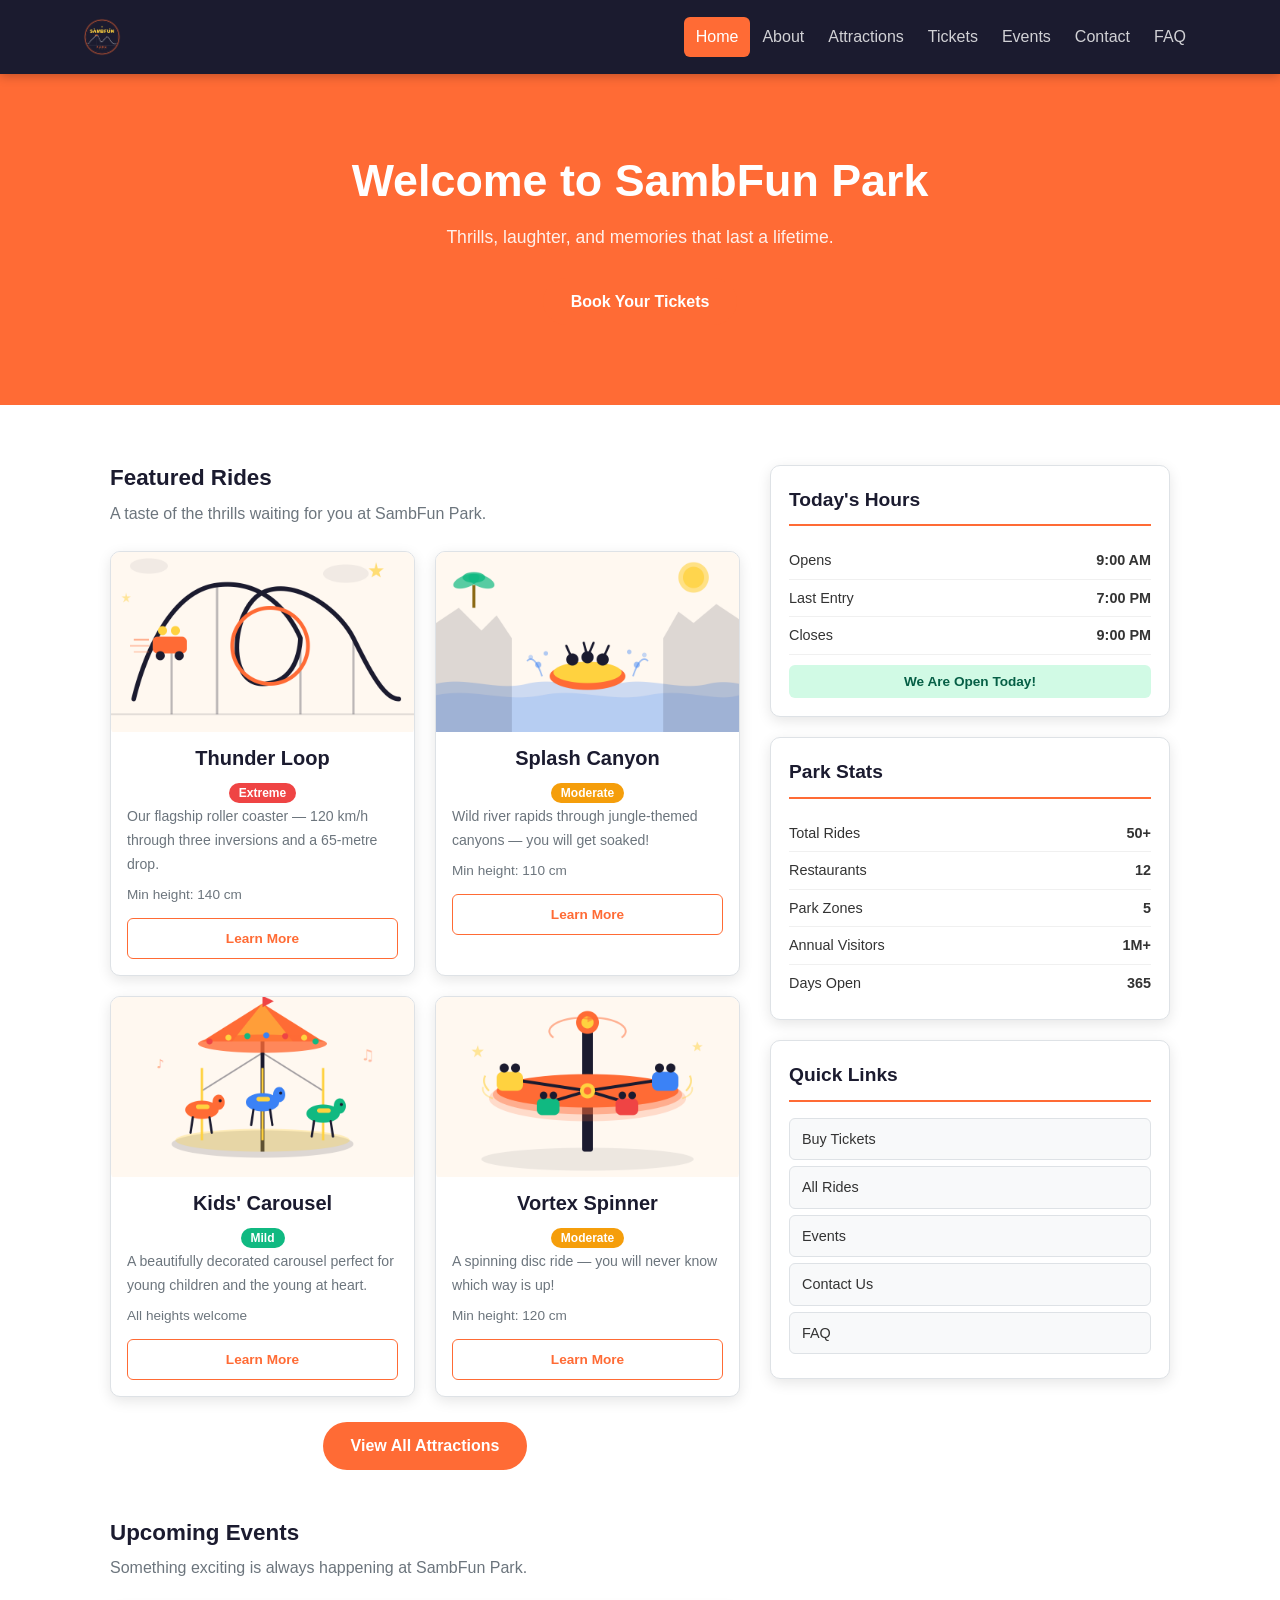
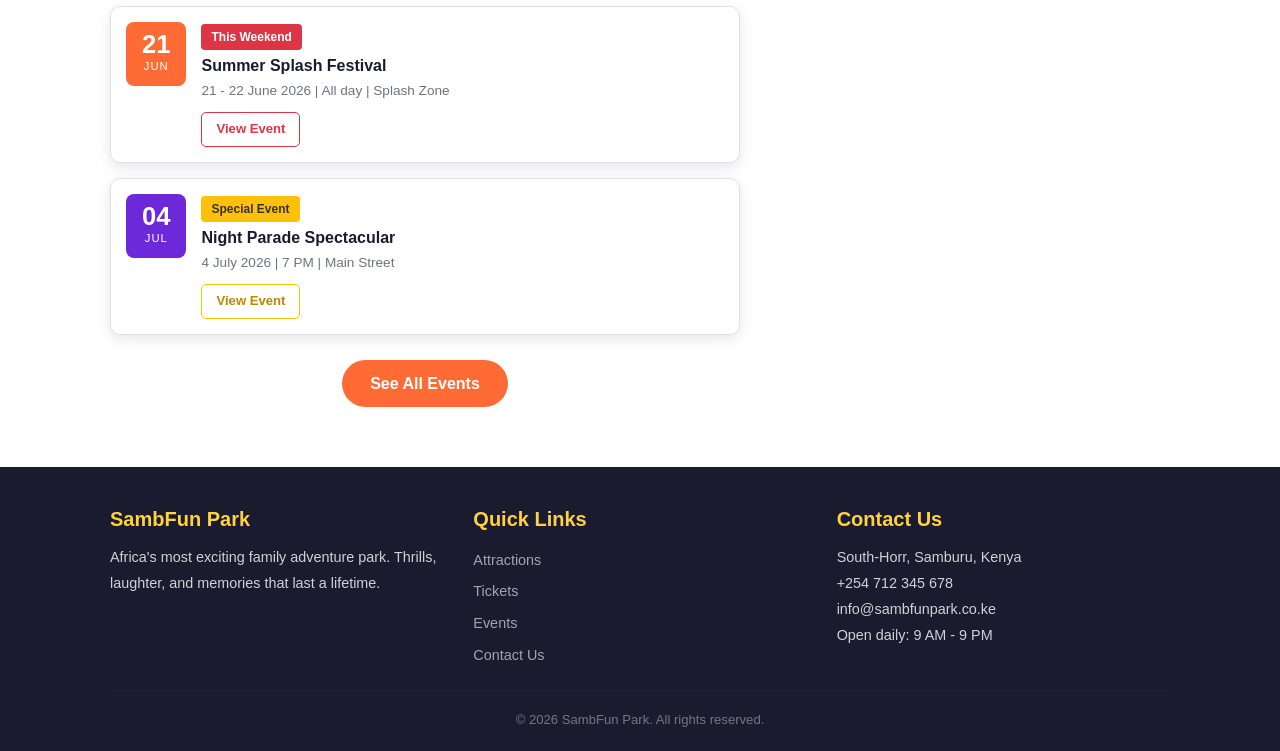
==== commit 70dc6f5a: "Add Images to activities available images to index.html" ====
--- a/index.html
+++ b/index.html
@@ -1,240 +1,220 @@
-
 <!DOCTYPE html>
 <html lang="en">
 <head>
   <meta charset="UTF-8">
   <meta name="viewport" content="width=device-width, initial-scale=1.0">
   <title>SambFun Park — Home</title>
-  <!-- Bootstrap 5 CSS (loaded from CDN — no installation needed) -->
+
+  <!-- Bootstrap 5 (kept only for navbar collapse on mobile) -->
   <link href="https://cdn.jsdelivr.net/npm/bootstrap@5.3.3/dist/css/bootstrap.min.css" rel="stylesheet">
-  <!-- Our custom CSS (loaded AFTER Bootstrap so it can override it) -->
+
+  <!-- Our custom CSS handles all styling -->
   <link rel="stylesheet" href="css/styles.css">
 </head>
 <body>
 
-  <!--
-    NAVBAR
-    Bootstrap class explanations:
-    navbar-expand-lg  = collapses into hamburger on screens smaller than 992px
-    sticky-top        = stays fixed at top when user scrolls
-    data-bs-toggle    = Bootstrap JS reads this to handle the collapse
-    Copy this exact navbar block to every page — only change the "active" class
-  -->
+  <!-- NAVBAR (Bootstrap kept here only for the hamburger menu) -->
   <nav class="navbar navbar-expand-lg sticky-top">
     <div class="container">
       <a class="navbar-brand" href="index.html">
-        <img src="images/sambfun_park_logo.png" alt="" height="20">
+        <img src="images/sambfun_park_logo.png" alt="SambFun Park Logo" class="brand-logo">
       </a>
       <button class="navbar-toggler" type="button"
-              data-bs-toggle="collapse" data-bs-target="#navMenu"
-              aria-controls="navMenu" aria-expanded="false" aria-label="Toggle navigation">
+              data-bs-toggle="collapse" data-bs-target="#navMenu">
         <span class="navbar-toggler-icon"></span>
       </button>
       <div class="collapse navbar-collapse" id="navMenu">
         <ul class="navbar-nav ms-auto">
-          <li class="nav-item"><a class="nav-link active"  href="index.html">Home</a></li>
-          <li class="nav-item"><a class="nav-link"         href="about.html">About</a></li>
-          <li class="nav-item"><a class="nav-link"         href="attractions.html">Attractions</a></li>
-          <li class="nav-item"><a class="nav-link"         href="tickets.html">Tickets</a></li>
-          <li class="nav-item"><a class="nav-link"         href="events.html">Events</a></li>
-          <li class="nav-item"><a class="nav-link"         href="contactForm.html">Contact</a></li>
-          <li class="nav-item"><a class="nav-link"         href="faq.html">FAQ</a></li>
+          <li class="nav-item"><a class="nav-link active" href="index.html">Home</a></li>
+          <li class="nav-item"><a class="nav-link"        href="about.html">About</a></li>
+          <li class="nav-item"><a class="nav-link"        href="attractions.html">Attractions</a></li>
+          <li class="nav-item"><a class="nav-link"        href="tickets.html">Tickets</a></li>
+          <li class="nav-item"><a class="nav-link"        href="events.html">Events</a></li>
+          <li class="nav-item"><a class="nav-link"        href="contactForm.html">Contact</a></li>
+          <li class="nav-item"><a class="nav-link"        href="faq.html">FAQ</a></li>
         </ul>
       </div>
     </div>
   </nav>
 
-  <!-- HERO — the big banner at the top of every page -->
+
+  <!-- HERO BANNER -->
   <header class="hero hero-home">
-    <div class="container">
-      <h1>Welcome to SambFun Park</h1>
-      <p class="lead">Thrills, laughter, and memories that last a lifetime.</p>
-      <a href="tickets.html" class="btn-park">&#127903; Book Your Tickets</a>
+    <div class="hero-content">
+      <h1 class="hero-title">Welcome to SambFun Park</h1>
+      <p class="hero-subtitle">Thrills, laughter, and memories that last a lifetime.</p>
+      <a href="tickets.html" class="btn-park">Book Your Tickets</a>
     </div>
   </header>
 
-  <!-- MAIN CONTENT — uses our custom two-column layout (.page-layout) -->
-  <main class="section">
-    <div class="container">
-      <div class="page-layout">
-
-        <!-- ===== LEFT: MAIN CONTENT ===== -->
-        <div class="main-content">
-
-          <h2 class="section-title">Featured Rides</h2>
-          <p class="section-sub">A taste of the thrills waiting for you at SambFun Park.</p>
-
-          <!--
-            Bootstrap Grid:
-            row     = starts a horizontal row of columns
-            g-4     = gap of 4 units between columns
-            col-md-6 = each card takes half the row on medium+ screens,
-                       full width on small screens (stacks automatically)
-          -->
-          <div class="row g-4">
-
-            <div class="col-md-6">
-              <div class="park-card p-3">
-                <div class="text-center" style="font-size:2.8rem;">&#127922;</div>
-                <h5 class="fw-bold text-center mt-2">Thunder Loop</h5>
-                <div class="text-center mb-2"><span class="badge-extreme">Extreme</span></div>
-                <p class="text-muted small">Our flagship roller coaster — 120 km/h through three inversions and a 65-metre drop.</p>
-                <p class="small text-muted mb-1">&#128207; Min height: 140 cm</p>
-                <a href="attractions.html" class="btn btn-outline-primary btn-sm w-100">Learn More</a>
-              </div>
-            </div>
-
-            <div class="col-md-6">
-              <div class="park-card p-3">
-                <div class="text-center" style="font-size:2.8rem;">&#128167;</div>
-                <h5 class="fw-bold text-center mt-2">Splash Canyon</h5>
-                <div class="text-center mb-2"><span class="badge-moderate">Moderate</span></div>
-                <p class="text-muted small">Wild river rapids through jungle-themed canyons — you will get soaked!</p>
-                <p class="small text-muted mb-1">&#128207; Min height: 110 cm</p>
-                <a href="attractions.html" class="btn btn-outline-primary btn-sm w-100">Learn More</a>
-              </div>
-            </div>
-
-            <div class="col-md-6">
-              <div class="park-card p-3">
-                <div class="text-center" style="font-size:2.8rem;">&#127904;</div>
-                <h5 class="fw-bold text-center mt-2">Kids' Carousel</h5>
-                <div class="text-center mb-2"><span class="badge-mild">Mild</span></div>
-                <p class="text-muted small">A beautifully decorated carousel perfect for young children and the young at heart.</p>
-                <p class="small text-muted mb-1">&#128207; All heights welcome</p>
-                <a href="attractions.html" class="btn btn-outline-primary btn-sm w-100">Learn More</a>
-              </div>
-            </div>
-
-            <div class="col-md-6">
-              <div class="park-card p-3">
-                <div class="text-center" style="font-size:2.8rem;">&#127744;</div>
-                <h5 class="fw-bold text-center mt-2">Vortex Spinner</h5>
-                <div class="text-center mb-2"><span class="badge-moderate">Moderate</span></div>
-                <p class="text-muted small">A spinning disc ride — you will never know which way is up!</p>
-                <p class="small text-muted mb-1">&#128207; Min height: 120 cm</p>
-                <a href="attractions.html" class="btn btn-outline-primary btn-sm w-100">Learn More</a>
-              </div>
-            </div>
-
-          </div><!-- end row -->
-
-          <div class="mt-4">
-            <a href="attractions.html" class="btn-park">View All Attractions</a>
-          </div>
-
-          <!-- Upcoming events teaser -->
-          <h2 class="section-title mt-5">Upcoming Events</h2>
-          <p class="section-sub">Something exciting is always happening at SambFun Park.</p>
-
-          <div class="park-card p-3 mb-3">
-            <div class="d-flex gap-3 align-items-start">
-              <div class="text-center rounded px-3 py-2 text-white flex-shrink-0"
-                   style="background:#FF6B35; min-width:58px;">
-                <div style="font-size:1.5rem; font-weight:800; line-height:1;">21</div>
-                <div style="font-size:0.65rem; text-transform:uppercase;">Jun</div>
-              </div>
-              <div>
-                <span class="badge bg-danger mb-1">This Weekend</span>
-                <h6 class="fw-bold mb-1">Summer Splash Festival</h6>
-                <p class="text-muted small mb-1">21&ndash;22 June 2026 &middot; All day &middot; Splash Zone</p>
-                <a href="events.html" class="btn btn-sm btn-outline-danger">View Event</a>
-              </div>
-            </div>
-          </div>
-
-          <div class="park-card p-3 mb-3">
-            <div class="d-flex gap-3 align-items-start">
-              <div class="text-center rounded px-3 py-2 text-white flex-shrink-0"
-                   style="background:#6D28D9; min-width:58px;">
-                <div style="font-size:1.5rem; font-weight:800; line-height:1;">04</div>
-                <div style="font-size:0.65rem; text-transform:uppercase;">Jul</div>
-              </div>
-              <div>
-                <span class="badge bg-warning text-dark mb-1">Special Event</span>
-                <h6 class="fw-bold mb-1">Night Parade Spectacular</h6>
-                <p class="text-muted small mb-1">4 July 2026 &middot; 7 PM &middot; Main Street</p>
-                <a href="events.html" class="btn btn-sm btn-outline-warning">View Event</a>
-              </div>
-            </div>
-          </div>
-
+
+  <!-- MAIN CONTENT -->
+  <main class="page-wrapper">
+    <div class="page-layout">
+
+      <!-- LEFT COLUMN -->
+      <section class="main-content">
+
+        <h2 class="section-title">Featured Rides</h2>
+        <p class="section-sub">A taste of the thrills waiting for you at SambFun Park.</p>
+
+        <!-- Ride cards in a 2-column grid (defined in CSS) -->
+        <div class="ride-grid">
+
+          <!-- Ride 1: Thunder Loop -->
+          <article class="park-card ride-card-home">
+            <img src="images/thunder-loop.png" alt="Thunder Loop roller coaster" class="ride-img">
+            <h5 class="ride-title">Thunder Loop</h5>
+            <span class="badge-extreme">Extreme</span>
+            <p class="ride-description">Our flagship roller coaster — 120 km/h through three inversions and a 65-metre drop.</p>
+            <p class="ride-meta">Min height: 140 cm</p>
+            <a href="attractions.html" class="btn-learn-more">Learn More</a>
+          </article>
+
+          <!-- Ride 2: Splash Canyon -->
+          <article class="park-card ride-card-home">
+            <img src="images/splash-canyon.png" alt="Splash Canyon water ride" class="ride-img">
+            <h5 class="ride-title">Splash Canyon</h5>
+            <span class="badge-moderate">Moderate</span>
+            <p class="ride-description">Wild river rapids through jungle-themed canyons — you will get soaked!</p>
+            <p class="ride-meta">Min height: 110 cm</p>
+            <a href="attractions.html" class="btn-learn-more">Learn More</a>
+          </article>
+
+          <!-- Ride 3: Kids' Carousel -->
+          <article class="park-card ride-card-home">
+            <img src="images/kids-carousel.png" alt="Kids Carousel ride" class="ride-img">
+            <h5 class="ride-title">Kids' Carousel</h5>
+            <span class="badge-mild">Mild</span>
+            <p class="ride-description">A beautifully decorated carousel perfect for young children and the young at heart.</p>
+            <p class="ride-meta">All heights welcome</p>
+            <a href="attractions.html" class="btn-learn-more">Learn More</a>
+          </article>
+
+          <!-- Ride 4: Vortex Spinner -->
+          <article class="park-card ride-card-home">
+            <img src="images/vortex-spinner.png" alt="Vortex Spinner ride" class="ride-img">
+            <h5 class="ride-title">Vortex Spinner</h5>
+            <span class="badge-moderate">Moderate</span>
+            <p class="ride-description">A spinning disc ride — you will never know which way is up!</p>
+            <p class="ride-meta">Min height: 120 cm</p>
+            <a href="attractions.html" class="btn-learn-more">Learn More</a>
+          </article>
+
+        </div>
+
+        <div class="cta-block">
+          <a href="attractions.html" class="btn-park">View All Attractions</a>
+        </div>
+
+
+        <!-- UPCOMING EVENTS -->
+        <h2 class="section-title section-title-spaced">Upcoming Events</h2>
+        <p class="section-sub">Something exciting is always happening at SambFun Park.</p>
+
+        <article class="event-card">
+          <div class="event-date event-date-orange">
+            <div class="event-day">21</div>
+            <div class="event-month">Jun</div>
+          </div>
+          <div class="event-details">
+            <span class="event-tag event-tag-weekend">This Weekend</span>
+            <h6 class="event-title">Summer Splash Festival</h6>
+            <p class="event-meta">21 - 22 June 2026 | All day | Splash Zone</p>
+            <a href="events.html" class="btn-event-link btn-event-link-red">View Event</a>
+          </div>
+        </article>
+
+        <article class="event-card">
+          <div class="event-date event-date-purple">
+            <div class="event-day">04</div>
+            <div class="event-month">Jul</div>
+          </div>
+          <div class="event-details">
+            <span class="event-tag event-tag-special">Special Event</span>
+            <h6 class="event-title">Night Parade Spectacular</h6>
+            <p class="event-meta">4 July 2026 | 7 PM | Main Street</p>
+            <a href="events.html" class="btn-event-link btn-event-link-yellow">View Event</a>
+          </div>
+        </article>
+
+        <div class="cta-block">
           <a href="events.html" class="btn-park">See All Events</a>
-
-        </div><!-- end main-content -->
-
-
-        <!-- ===== RIGHT: SIDEBAR ===== -->
-        <aside class="sidebar">
-
-          <!-- Today's Hours -->
-          <div class="sidebar-card">
-            <div class="sidebar-heading">&#128336; Today's Hours</div>
-            <div class="stat-row"><span>Opens</span>     <strong>9:00 AM</strong></div>
-            <div class="stat-row"><span>Last Entry</span><strong>7:00 PM</strong></div>
-            <div class="stat-row"><span>Closes</span>    <strong>9:00 PM</strong></div>
-            <div class="open-badge">&#9989; We Are Open Today!</div>
-          </div>
-
-          <!-- Park Stats -->
-          <div class="sidebar-card">
-            <div class="sidebar-heading">&#127905; Park Stats</div>
-            <div class="stat-row"><span>Total Rides</span>     <strong>50+</strong></div>
-            <div class="stat-row"><span>Restaurants</span>     <strong>12</strong></div>
-            <div class="stat-row"><span>Park Zones</span>      <strong>5</strong></div>
-            <div class="stat-row"><span>Annual Visitors</span> <strong>1M+</strong></div>
-            <div class="stat-row"><span>Days Open</span>       <strong>365</strong></div>
-          </div>
-
-          <!-- Quick Links -->
-          <div class="sidebar-card">
-            <div class="sidebar-heading">&#128279; Quick Links</div>
-            <a href="tickets.html"     class="quick-link">&#127903; Buy Tickets</a>
-            <a href="attractions.html" class="quick-link">&#127922; All Rides</a>
-            <a href="events.html"      class="quick-link">&#128197; Events</a>
-            <a href="contactForm.html" class="quick-link">&#128222; Contact Us</a>
-            <a href="faq.html"         class="quick-link">&#10067; FAQ</a>
-          </div>
-
-        </aside><!-- end sidebar -->
-
-      </div><!-- end page-layout -->
+        </div>
+
+      </section>
+
+
+      <!-- RIGHT COLUMN: SIDEBAR -->
+      <aside class="sidebar">
+
+        <div class="sidebar-card">
+          <div class="sidebar-heading">Today's Hours</div>
+          <div class="stat-row"><span>Opens</span>     <strong>9:00 AM</strong></div>
+          <div class="stat-row"><span>Last Entry</span><strong>7:00 PM</strong></div>
+          <div class="stat-row"><span>Closes</span>    <strong>9:00 PM</strong></div>
+          <div class="open-badge">We Are Open Today!</div>
+        </div>
+
+        <div class="sidebar-card">
+          <div class="sidebar-heading">Park Stats</div>
+          <div class="stat-row"><span>Total Rides</span>     <strong>50+</strong></div>
+          <div class="stat-row"><span>Restaurants</span>     <strong>12</strong></div>
+          <div class="stat-row"><span>Park Zones</span>      <strong>5</strong></div>
+          <div class="stat-row"><span>Annual Visitors</span> <strong>1M+</strong></div>
+          <div class="stat-row"><span>Days Open</span>       <strong>365</strong></div>
+        </div>
+
+        <div class="sidebar-card">
+          <div class="sidebar-heading">Quick Links</div>
+          <a href="tickets.html"     class="quick-link">Buy Tickets</a>
+          <a href="attractions.html" class="quick-link">All Rides</a>
+          <a href="events.html"      class="quick-link">Events</a>
+          <a href="contactForm.html" class="quick-link">Contact Us</a>
+          <a href="faq.html"         class="quick-link">FAQ</a>
+        </div>
+
+      </aside>
+
     </div>
   </main>
 
-  <!-- FOOTER — copy this exact block to every page -->
+
+  <!-- FOOTER -->
   <footer class="site-footer">
-    <div class="container">
-      <div class="row g-4">
-        <div class="col-md-4">
-          <h5>&#127906; SambFun Park</h5>
-          <p>Africa's most exciting family adventure park. Thrills, laughter, and memories that last a lifetime.</p>
-        </div>
-        <div class="col-md-4">
-          <h5>Quick Links</h5>
-          <a href="index.html">Home</a>
-          <a href="attractions.html">Attractions</a>
-          <a href="tickets.html">Tickets</a>
-          <a href="events.html">Events</a>
-          <a href="contactForm.html">Contact Us</a>
-        </div>
-        <div class="col-md-4">
-          <h5>Contact Us</h5>
-          <p>&#128205; South-Horr, Samburu, Kenya<br>
-             &#128222; +254 712 345 678<br>
-             &#128231; info@sambfunpark.co.ke<br>
-             &#128336; Open daily: 9 AM &ndash; 9 PM</p>
-        </div>
+    <div class="footer-container">
+      <div class="footer-grid">
+
+        <div class="footer-col">
+          <h5 class="footer-heading">SambFun Park</h5>
+          <p class="footer-text">Africa's most exciting family adventure park. Thrills, laughter, and memories that last a lifetime.</p>
+        </div>
+
+        <div class="footer-col">
+          <h5 class="footer-heading">Quick Links</h5>
+          <a href="attractions.html" class="footer-link">Attractions</a>
+          <a href="tickets.html"     class="footer-link">Tickets</a>
+          <a href="events.html"      class="footer-link">Events</a>
+          <a href="contactForm.html" class="footer-link">Contact Us</a>
+        </div>
+
+        <div class="footer-col">
+          <h5 class="footer-heading">Contact Us</h5>
+          <p class="footer-text">
+            South-Horr, Samburu, Kenya<br>
+            +254 712 345 678<br>
+            info@sambfunpark.co.ke<br>
+            Open daily: 9 AM - 9 PM
+          </p>
+        </div>
+
       </div>
-      <hr>
-      <p class="text-center copyright mb-0">&copy; 2026 SambFun Park. All rights reserved.</p>
+      <hr class="footer-divider">
+      <p class="footer-copyright">&copy; 2026 SambFun Park. All rights reserved.</p>
     </div>
   </footer>
 
-  <!-- Bootstrap JS (must be at the bottom, after all HTML) -->
-  <!-- Enables: hamburger menu collapse, FAQ accordion, etc.  -->
   <script src="https://cdn.jsdelivr.net/npm/bootstrap@5.3.3/dist/js/bootstrap.bundle.min.js"></script>
-  <!-- Our custom JS (always loaded AFTER Bootstrap) -->
   <script src="js/script.js"></script>
 </body>
 </html>
--- a/css/styles.css
+++ b/css/styles.css
@@ -517,4 +517,504 @@
 /* Small phones (≤ 480px) */
 @media (max-width: 480px) {
   .hero h1 { font-size: 1.6rem; }
-}+}
+/* /*this is the newer and a simpler version of css For contactForm. */
+/* Simplified form helpers */
+.form-group {
+  margin-bottom: 1.2rem;
+}
+
+.form-label {
+  font-weight: 600;
+  display: block;
+  margin-bottom: 0.4rem;
+  color: var(--dark);
+}
+
+.input-field,
+.select-field,
+.textarea-field {
+  width: 100%;
+  padding: 10px;
+  border: 1px solid var(--border);
+  border-radius: var(--radius);
+  font-size: 1rem;
+  transition: var(--transition);
+}
+
+.input-field:focus,
+.select-field:focus,
+.textarea-field:focus {
+  border-color: var(--primary);
+  box-shadow: 0 0 0 0.2rem rgba(255,107,53,0.20);
+  outline: none;
+}
+
+.full-width {
+  width: 100%;
+}
+
+.section-title {
+  font-size: 1.4rem;
+  font-weight: 700;
+  margin-bottom: 0.5rem;
+}
+
+.section-sub {
+  color: var(--muted);
+  margin-bottom: 1.5rem;
+}
+
+.muted-text {
+  color: var(--muted);
+  font-size: 0.9rem;
+}
+/* Sidebar container (replaces col-lg-5) */
+.sidebar {
+  width: 100%;
+  max-width: 400px;   /* adjust as needed */
+  margin-left: auto;
+  margin-right: auto;
+}
+
+/* Sidebar box styling */
+.sidebar-box {
+  background: #fff;
+  border: 1px solid var(--border);
+  border-radius: var(--radius);
+  padding: 24px;
+  box-shadow: var(--shadow);
+}
+
+/* Sidebar section title */
+.sidebar-title {
+  text-transform: uppercase;
+  font-weight: 700;
+  font-size: 0.85rem;
+  letter-spacing: 1px;
+  color: var(--primary);
+  margin-bottom: 8px;
+}
+
+/* Sidebar heading */
+.sidebar-heading {
+  font-size: 1.2rem;
+  font-weight: 700;
+  margin-bottom: 16px;
+  color: var(--dark);
+}
+
+/* Each item row */
+.sidebar-item {
+  display: flex;
+  gap: 12px;
+  padding: 12px 0;
+  border-bottom: 1px solid var(--border);
+}
+.sidebar-item:last-child {
+  border-bottom: none;
+}
+
+/* Number circle */
+.sidebar-number {
+  background: var(--primary);
+  color: #fff;
+  width: 36px;
+  height: 36px;
+  border-radius: 50%;
+  text-align: center;
+  line-height: 36px;
+  font-weight: 700;
+  flex-shrink: 0;
+}
+
+/* Item title */
+.sidebar-item-title {
+  font-weight: 600;
+  margin-bottom: 4px;
+}
+
+/* Item text */
+.sidebar-text {
+  color: var(--muted);
+  font-size: 0.9rem;
+}
+/* Contact page header */
+.contactHeader {
+  padding: 50px 0;              /* smaller vertical spacing */
+  text-align: center;
+  background-color: #374151;    /* slate background */
+  color: #ffffff;
+}
+
+/* Header title */
+.contactHeader-title {
+  font-size: 1.8rem;            /* smaller than original 2.8rem */
+  font-weight: 700;
+  margin-bottom: 10px;
+}
+
+/* Header subtitle */
+.contactHeader-subtitle {
+  font-size: 0.95rem;           /* slightly smaller text */
+  opacity: 0.9;
+  max-width: 600px;
+  margin: 0 auto 12px;
+}
+/*simpler version of about us css*/
+.aboutHeader {
+  padding: 50px 0;
+  text-align: center;
+  background-color: #0d0d7c; /* navy tone */
+  color: #fff;
+}
+
+.aboutHeader-title {
+  font-size: 2rem;
+  font-weight: 700;
+  margin-bottom: 10px;
+}
+
+.aboutHeader-subtitle {
+  font-size: 1rem;
+  opacity: 0.9;
+  max-width: 600px;
+  margin: 0 auto 12px;
+}
+.logo {
+  height: 40px;   /* adjust size */
+  width: auto;
+}
+/* Mission, Vision, Values boxes */
+.aboutBox {
+  background-color: #e0f2fe;   /* light blue background */
+  border: 1px solid #0361cc;   /* soft blue border */
+  border-radius: var(--radius);
+  padding: 24px;
+  text-align: center;
+  box-shadow: var(--shadow);
+  transition: transform 0.3s ease, box-shadow 0.3s ease;
+}
+
+.aboutBox:hover {
+  transform: translateY(-6px);   /* lift up slightly */
+  box-shadow: 0 10px 24px rgba(0,0,0,0.15);
+}
+
+.aboutBox-img {
+  width: 60px;
+  height: 60px;
+  margin: 0 auto 12px;
+}
+
+.aboutBox-title {
+  font-size: 1.2rem;
+  font-weight: 700;
+  color: #1B1B2F;   /* dark navy text */
+  margin-top: 10px;
+}
+
+.aboutBox-text {
+  color: var(--dark);
+  font-size: 0.95rem;
+}
+/*index page css*/
+/* ================================================================
+   CUSTOM HOMEPAGE CLASSES
+   Replaces Bootstrap utility classes and inline styles
+   ================================================================ */
+
+
+/* ── Brand logo in navbar ─────────────────────────────────── */
+.brand-logo {
+  height: 40px;                      /* controls the logo size */
+  width: auto;                       /* keeps the aspect ratio */
+}
+
+
+/* ── Hero content wrapper ─────────────────────────────────── */
+.hero-content {
+  max-width: 1100px;                 /* limits width on big screens */
+  margin: 0 auto;                    /* centres it */
+  padding: 0 20px;
+}
+
+.hero-title {
+  font-size: 2.8rem;
+  font-weight: 800;
+  margin-bottom: 15px;
+}
+
+.hero-subtitle {
+  font-size: 1.1rem;
+  opacity: 0.9;
+  max-width: 600px;
+  margin: 0 auto 25px;
+}
+
+
+/* ── Page wrapper ─────────────────────────────────────────── */
+.page-wrapper {
+  max-width: 1100px;
+  margin: 0 auto;
+  padding: 60px 20px;
+}
+
+
+/* ── Section title with extra top space ───────────────────── */
+.section-title-spaced {
+  margin-top: 50px;
+}
+
+
+/* ── Ride grid (replaces Bootstrap row + col-md-6) ────────── */
+.ride-grid {
+  display: grid;                             /* CSS Grid layout */
+  grid-template-columns: repeat(2, 1fr);     /* 2 equal columns */
+  gap: 20px;                                 /* space between cards */
+}
+
+@media (max-width: 768px) {
+  .ride-grid {
+    grid-template-columns: 1fr;              /* 1 column on mobile */
+  }
+}
+
+
+/* ── Ride card styling ────────────────────────────────────── */
+.ride-card-home {
+  padding: 0;                                /* image goes edge-to-edge */
+  overflow: hidden;                          /* clips image to card radius */
+  text-align: center;
+}
+
+/* The ride illustration image */
+.ride-img {
+  width: 100%;                               /* fills the card width */
+  height: 180px;                             /* fixed height for consistency */
+  object-fit: cover;                         /* crops to fill without stretching */
+  display: block;                            /* removes gap below image */
+}
+
+/* Text content below the image needs padding */
+.ride-card-home .ride-title,
+.ride-card-home .ride-description,
+.ride-card-home .ride-meta,
+.ride-card-home .btn-learn-more,
+.ride-card-home .badge-mild,
+.ride-card-home .badge-moderate,
+.ride-card-home .badge-extreme {
+  margin-left: 16px;
+  margin-right: 16px;
+}
+
+.ride-title {
+  font-weight: 700;
+  color: var(--dark);
+  margin-top: 14px;
+  margin-bottom: 8px;
+}
+
+.ride-description {
+  color: var(--muted);
+  font-size: 0.88rem;
+  text-align: left;
+  margin-bottom: 6px;
+}
+
+.ride-meta {
+  color: var(--muted);
+  font-size: 0.85rem;
+  text-align: left;
+  margin-bottom: 12px;
+}
+
+
+/* ── "Learn More" button ──────────────────────────────────── */
+.btn-learn-more {
+  display: block;
+  margin: 0 16px 16px;                      /* matches card padding */
+  padding: 8px 12px;
+  border: 1px solid var(--primary);
+  color: var(--primary);
+  text-align: center;
+  text-decoration: none;
+  border-radius: 6px;
+  font-size: 0.85rem;
+  font-weight: 600;
+  transition: background 0.3s, color 0.3s;
+}
+
+.btn-learn-more:hover {
+  background-color: var(--primary);
+  color: white;
+}
+
+
+/* ── CTA block (centres the button below sections) ────────── */
+.cta-block {
+  text-align: center;
+  margin-top: 25px;
+}
+
+
+/* ── Event cards ──────────────────────────────────────────── */
+.event-card {
+  display: flex;                             /* side-by-side layout */
+  gap: 15px;                                 /* space between date and text */
+  align-items: flex-start;
+  padding: 15px;
+  background: white;
+  border: 1px solid var(--border);
+  border-radius: var(--radius);
+  box-shadow: var(--shadow);
+  margin-bottom: 15px;
+  transition: transform 0.3s;
+}
+
+.event-card:hover {
+  transform: translateY(-3px);
+}
+
+/* Date badge (coloured box with day and month) */
+.event-date {
+  text-align: center;
+  color: white;
+  padding: 10px 16px;
+  border-radius: 8px;
+  min-width: 60px;
+  flex-shrink: 0;                            /* date box doesn't shrink */
+}
+
+.event-date-orange { background-color: var(--primary); }
+.event-date-purple { background-color: #6D28D9; }
+
+.event-day {
+  font-size: 1.6rem;
+  font-weight: 800;
+  line-height: 1;
+}
+
+.event-month {
+  font-size: 0.7rem;
+  text-transform: uppercase;
+  letter-spacing: 1px;
+}
+
+/* Event text content */
+.event-details {
+  flex: 1;                                   /* takes remaining space */
+}
+
+.event-tag {
+  display: inline-block;
+  padding: 3px 10px;
+  border-radius: 4px;
+  font-size: 0.75rem;
+  font-weight: 700;
+  color: white;
+  margin-bottom: 6px;
+}
+
+.event-tag-weekend { background-color: #dc3545; }
+.event-tag-special { background-color: #ffc107; color: #333; }
+
+.event-title {
+  font-weight: 700;
+  color: var(--dark);
+  margin-bottom: 4px;
+}
+
+.event-meta {
+  color: var(--muted);
+  font-size: 0.85rem;
+  margin-bottom: 10px;
+}
+
+/* Event link buttons */
+.btn-event-link {
+  display: inline-block;
+  padding: 5px 14px;
+  text-decoration: none;
+  border-radius: 5px;
+  font-size: 0.82rem;
+  font-weight: 600;
+  transition: background 0.3s, color 0.3s;
+}
+
+.btn-event-link-red {
+  border: 1px solid #dc3545;
+  color: #dc3545;
+}
+.btn-event-link-red:hover {
+  background-color: #dc3545;
+  color: white;
+}
+
+.btn-event-link-yellow {
+  border: 1px solid #ffc107;
+  color: #c08500;
+}
+.btn-event-link-yellow:hover {
+  background-color: #ffc107;
+  color: #333;
+}
+
+
+/* ── Footer (replaces Bootstrap row/col) ──────────────────── */
+.footer-container {
+  max-width: 1100px;
+  margin: 0 auto;
+  padding: 0 20px;
+}
+
+.footer-grid {
+  display: grid;
+  grid-template-columns: repeat(3, 1fr);     /* 3 equal columns */
+  gap: 30px;
+}
+
+@media (max-width: 768px) {
+  .footer-grid {
+    grid-template-columns: 1fr;              /* stack on phones */
+  }
+}
+
+.footer-heading {
+  color: var(--yellow);
+  font-weight: 700;
+  margin-bottom: 14px;
+}
+
+.footer-text {
+  color: rgba(255, 255, 255, 0.80);
+  font-size: 0.9rem;
+  line-height: 1.8;
+}
+
+.footer-link {
+  color: rgba(255, 255, 255, 0.60);
+  text-decoration: none;
+  display: block;
+  line-height: 2.2;
+  font-size: 0.9rem;
+  transition: color 0.3s;
+}
+
+.footer-link:hover {
+  color: var(--primary);
+}
+
+.footer-divider {
+  border: none;
+  border-top: 1px solid rgba(255, 255, 255, 0.10);
+  margin: 18px 0;
+}
+
+.footer-copyright {
+  text-align: center;
+  color: rgba(255, 255, 255, 0.40);
+  font-size: 0.82rem;
+  margin: 0;
+}
+
